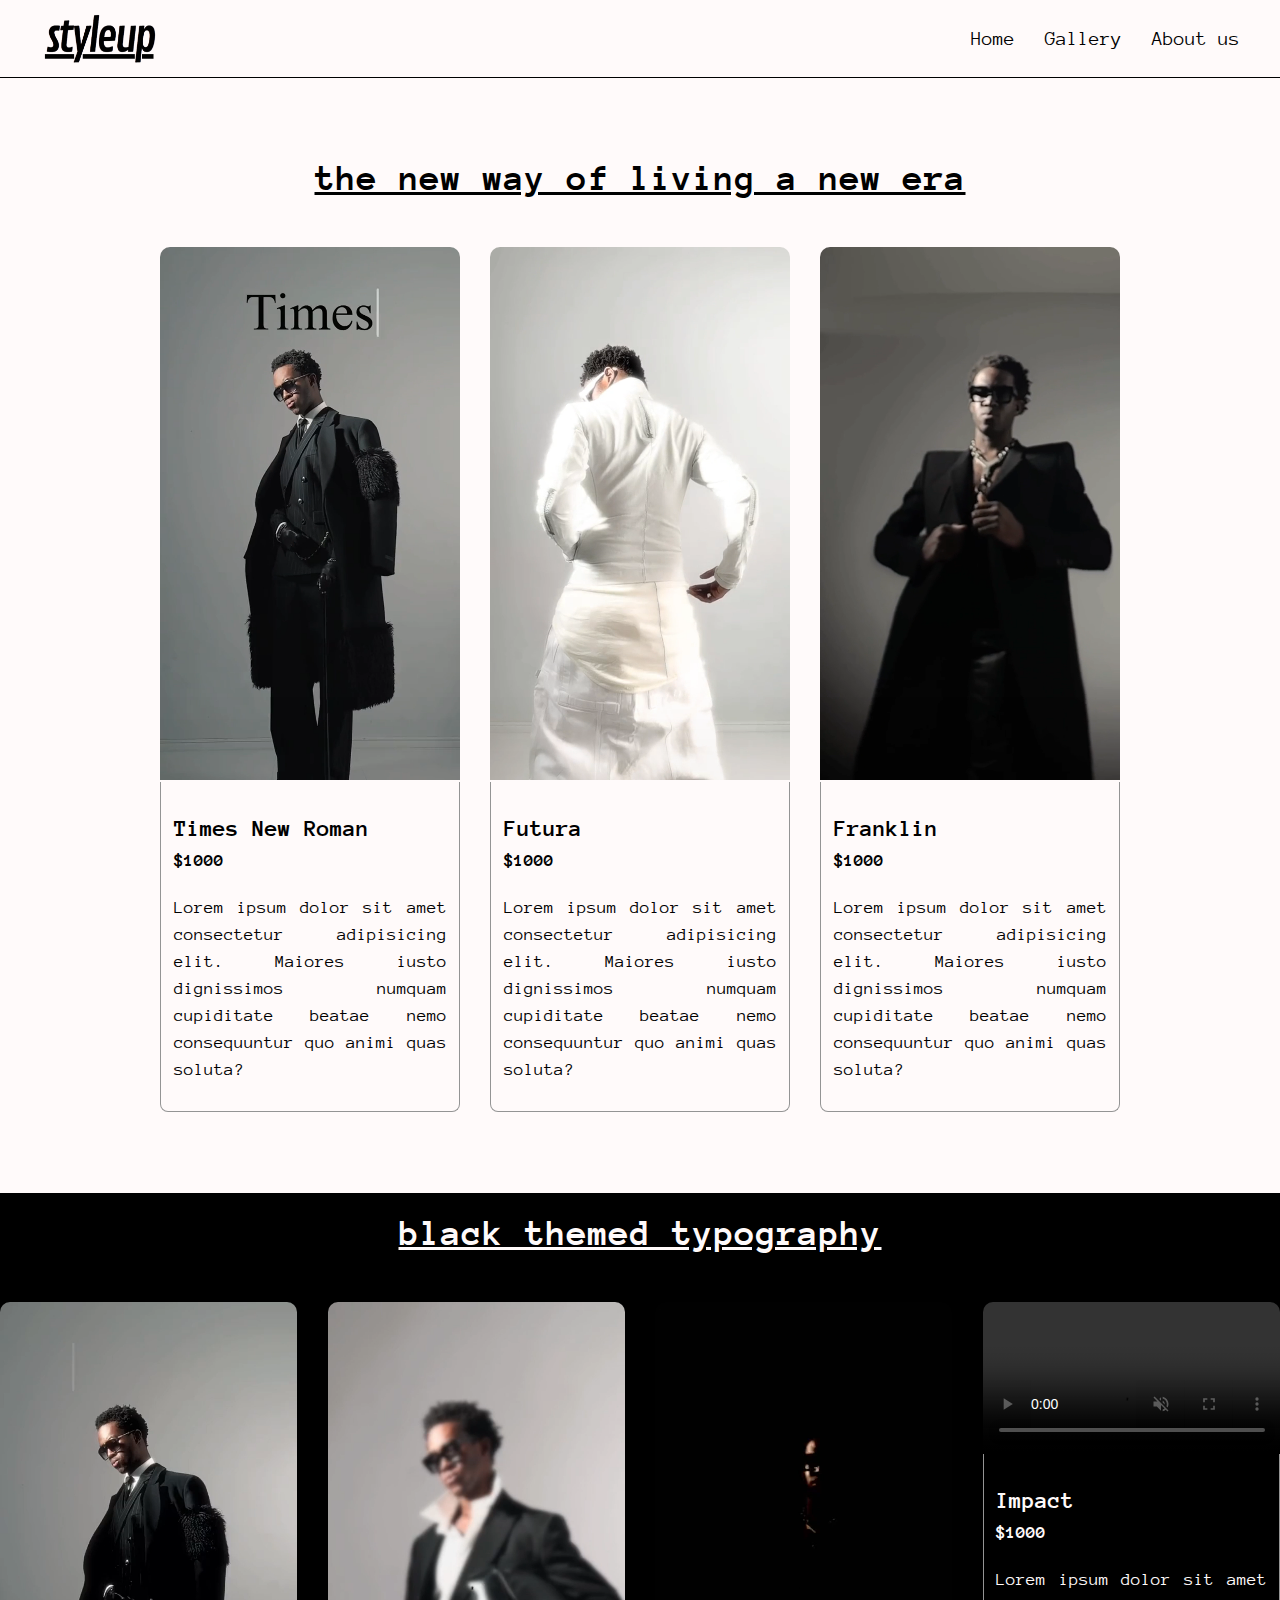
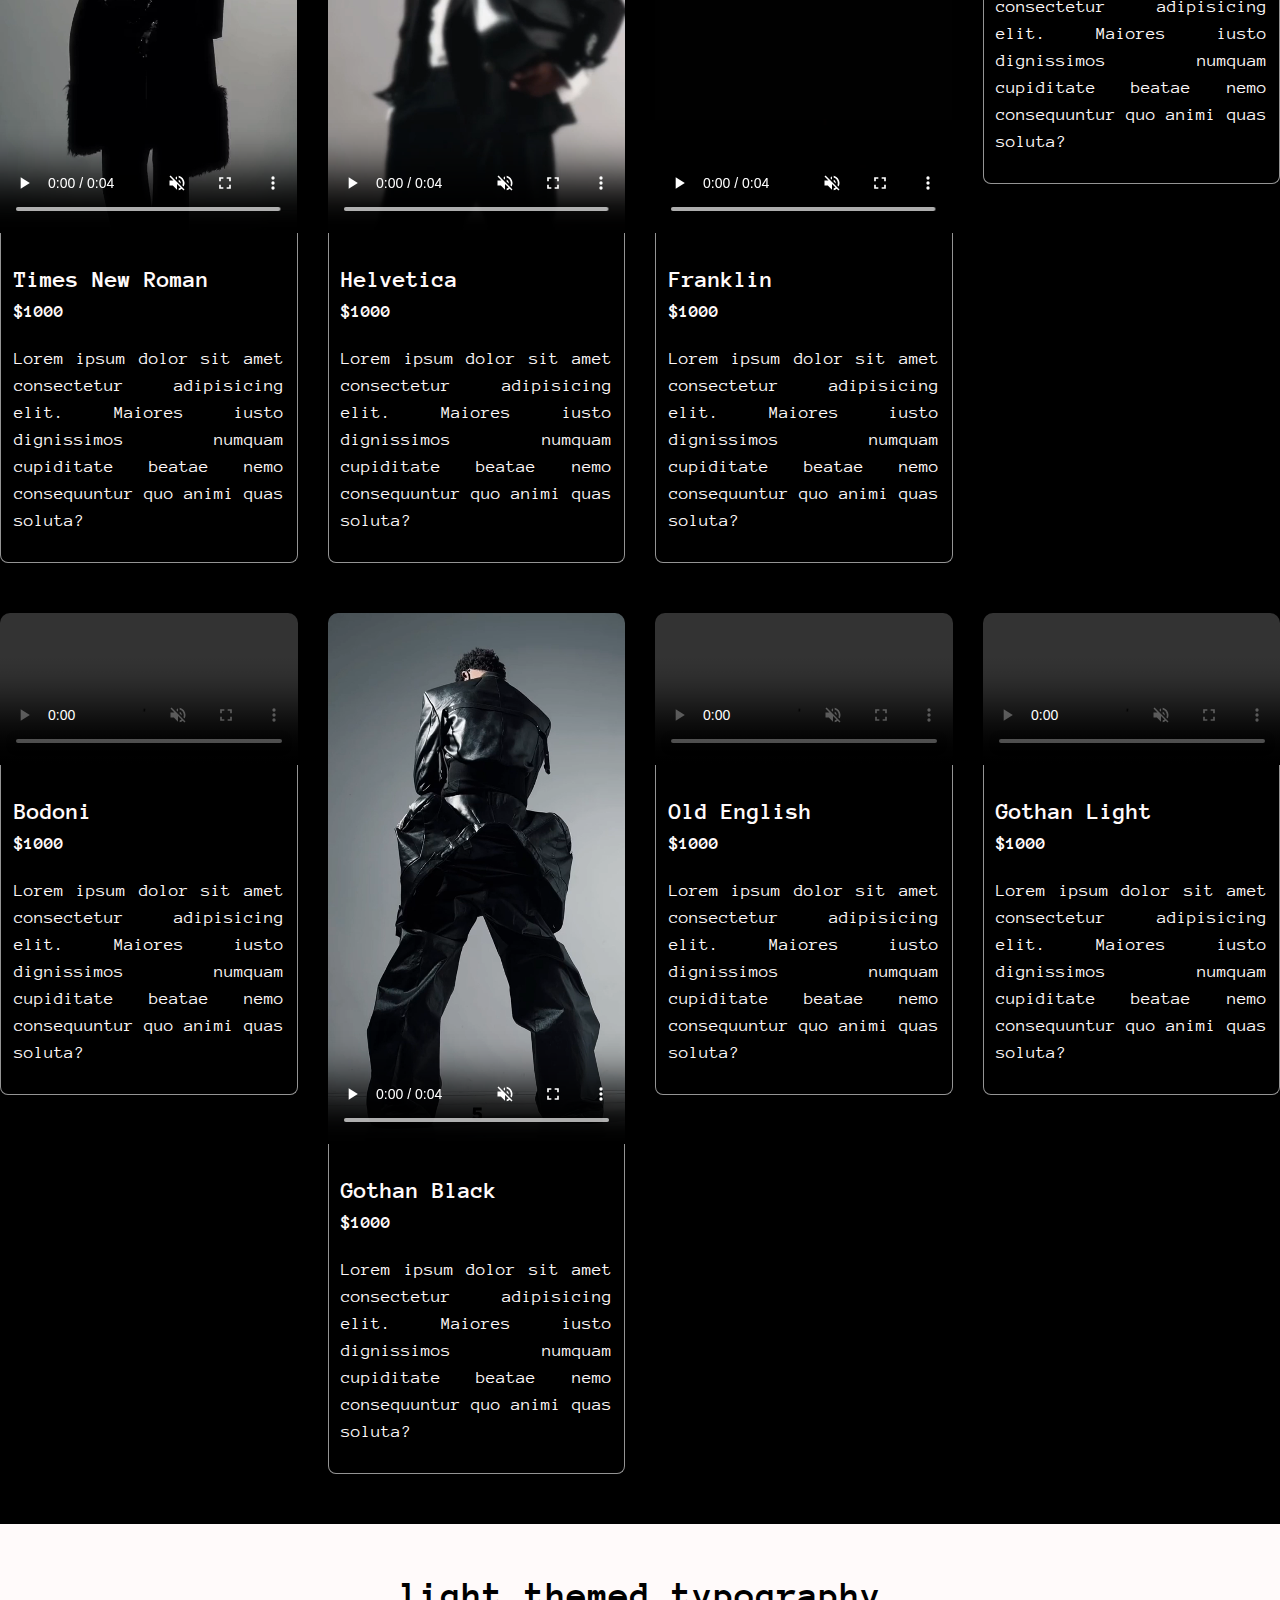
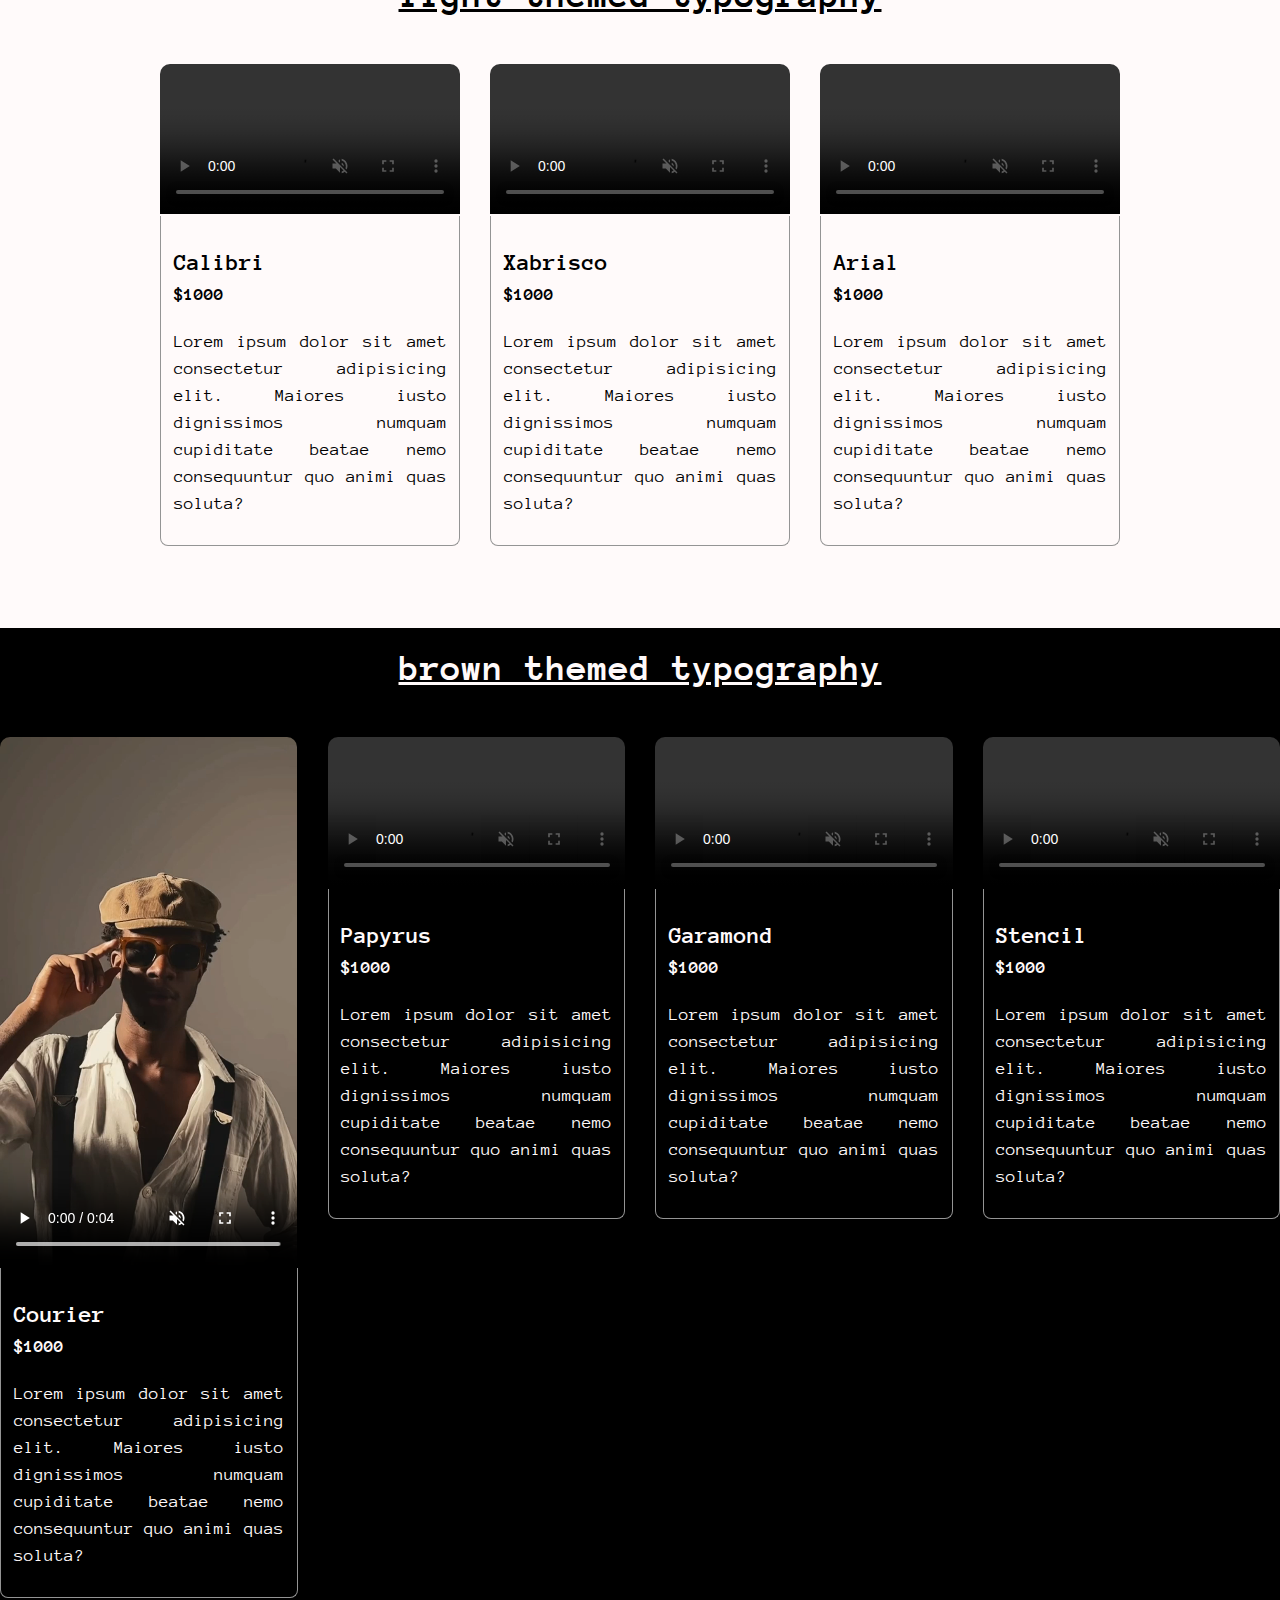
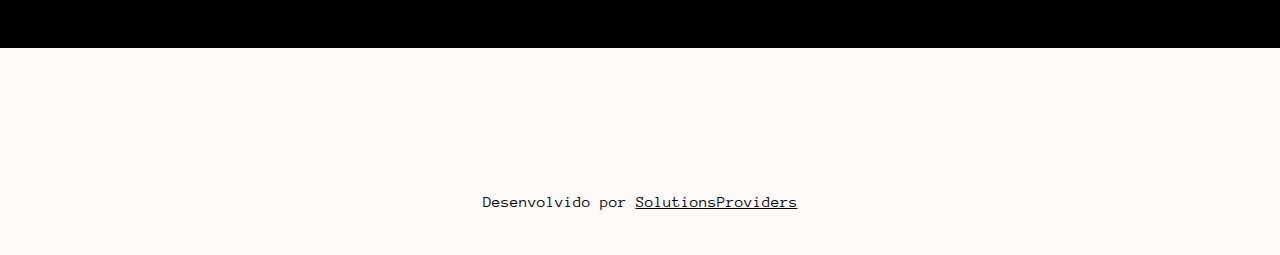
==== pages/gallery.html @ 874395c5 "criação de todo o conteúdo da homepage, adiçãa de uma página de galeria" ====
<!DOCTYPE html>
<html lang="pt-br">

<head>
    <meta charset="UTF-8">

    <title>Projeto Aprenser</title>
    <link rel="preconnect" href="https://fonts.googleapis.com">
    <link rel="preconnect" href="https://fonts.gstatic.com" crossorigin>
    <link
        href="https://fonts.googleapis.com/css2?family=Anonymous+Pro:ital,wght@0,400;0,700;1,400;1,700&family=Fira+Sans+Extra+Condensed:ital,wght@0,100;0,200;0,300;0,400;0,500;0,600;0,700;0,800;0,900;1,100;1,200;1,300;1,400;1,500;1,600;1,700;1,800;1,900&display=swap"
        rel="stylesheet">

    <!-- <link rel="stylesheet" href="css/reset.css"> -->
    <!-- <link rel="stylesheet" href="css/normalize.css"> -->
    <link rel="stylesheet" href="../css/estilo.css">

</head>

<body>
    <div class="wrapper light-container-nav wrapperContainer-fixed">
        <header class="header container">
            <img src="../assets/logo/styleup.png " alt="Aprenser Logotipo">

            <nav class="header_nav">
                <ul>
                    <li><a href="index.html">Home</a></li>
                    <li><a href="gallery.html">Gallery</a></li>
                    <li><a href="about.html">About us</a></li>
                </ul>
            </nav>
        </header>
    </div>

    <div class="wrapper light-container">
        <section id="catalog" class="outfits container">
            <h2 class="section_title_dark">the new way of living a new era</h2>
            <div class="outfit-container">
                <article class="gallery_card">
                    <video controls autoplay muted loop>
                        <source src="../assets/outfits_mk1/times-new-roman.mp4" type="video/mp4">
                    </video>
                    <div class="gallery_item">
                        <h3>Times New Roman</h3>
                        <h4>$1000</h4>
                        <p>Lorem ipsum dolor sit amet consectetur adipisicing elit. Maiores iusto dignissimos numquam
                            cupiditate beatae nemo consequuntur quo animi quas soluta?</p>
                    </div>
                </article>
                <article class="gallery_card">
                    <video controls autoplay muted loop>
                        <source src="../assets/outfits_mk1/futura.mp4" type="video/mp4">
                    </video>
                    <div class="gallery_item">
                        <h3>Futura</h3>
                        <h4>$1000</h4>
                        <p>Lorem ipsum dolor sit amet consectetur adipisicing elit. Maiores iusto dignissimos numquam
                            cupiditate beatae nemo consequuntur quo animi quas soluta?</p>
                    </div>
                </article>
                <article class="gallery_card">
                    <video controls autoplay muted loop>
                        <source src="../assets/outfits_mk1/franklin.mp4" type="video/mp4">
                    </video>
                    <div class="gallery_item">
                        <h3>Franklin</h3>
                        <h4>$1000</h4>
                        <p>Lorem ipsum dolor sit amet consectetur adipisicing elit. Maiores iusto dignissimos numquam
                            cupiditate beatae nemo consequuntur quo animi quas soluta?</p>
                    </div>
                </article>
            </div>
        </div>
        <div class="wrapper dark-container">
            <h2 class="section_title_light">black themed typography</h2>
            <div class="outfit-container">
                <article class="gallery_card">
                    <video controls autoplay muted loop>
                        <source src="../assets/outfits_mk1/times-new-roman.mp4" type="video/mp4">
                    </video>
                    <div class="gallery_item">
                        <h3>Times New Roman</h3>
                        <h4>$1000</h4>
                        <p>Lorem ipsum dolor sit amet consectetur adipisicing elit. Maiores iusto dignissimos numquam
                            cupiditate beatae nemo consequuntur quo animi quas soluta?</p>
                    </div>
                </article>
                <article class="gallery_card">
                    <video controls autoplay muted loop>
                        <source src="../assets/outfits_mk1/helvetica.mp4" type="video/mp4">
                    </video>
                    <div class="gallery_item">
                        <h3>Helvetica</h3>
                        <h4>$1000</h4>
                        <p>Lorem ipsum dolor sit amet consectetur adipisicing elit. Maiores iusto dignissimos numquam
                            cupiditate beatae nemo consequuntur quo animi quas soluta?</p>
                    </div>
                </article>
                <article class="gallery_card">
                    <video controls autoplay muted loop>
                        <source src="../assets/outfits_mk1/franklin.mp4" type="video/mp4">
                    </video>
                    <div class="gallery_item">
                        <h3>Franklin</h3>
                        <h4>$1000</h4>
                        <p>Lorem ipsum dolor sit amet consectetur adipisicing elit. Maiores iusto dignissimos numquam
                            cupiditate beatae nemo consequuntur quo animi quas soluta?</p>
                    </div>
                </article>
                <article class="gallery_card">
                    <video controls autoplay muted loop>
                        <source src="../assets/outfits_mk1/impact.mp4" type="video/mp4">
                    </video>
                    <div class="gallery_item">
                        <h3>Impact</h3>
                        <h4>$1000</h4>
                        <p>Lorem ipsum dolor sit amet consectetur adipisicing elit. Maiores iusto dignissimos numquam
                            cupiditate beatae nemo consequuntur quo animi quas soluta?</p>
                    </div>
                </article>
            </div>
            <div class="outfit-container">
                <article class="gallery_card">
                    <video controls autoplay muted loop>
                        <source src="../assets/outfits_mk2/bodoni.mp4" type="video/mp4">
                    </video>
                    <div class="gallery_item">
                        <h3>Bodoni</h3>
                        <h4>$1000</h4>
                        <p>Lorem ipsum dolor sit amet consectetur adipisicing elit. Maiores iusto dignissimos numquam
                            cupiditate beatae nemo consequuntur quo animi quas soluta?</p>
                    </div>
                </article>
                <article class="gallery_card">
                    <video controls autoplay muted loop>
                        <source src="../assets/outfits_mk2/gotham_black.mp4" type="video/mp4">
                    </video>
                    <div class="gallery_item">
                        <h3>Gothan Black</h3>
                        <h4>$1000</h4>
                        <p>Lorem ipsum dolor sit amet consectetur adipisicing elit. Maiores iusto dignissimos numquam
                            cupiditate beatae nemo consequuntur quo animi quas soluta?</p>
                    </div>
                </article>
                <article class="gallery_card">
                    <video controls autoplay muted loop>
                        <source src="../assets/outfits_mk2/old_english.mp4" type="video/mp4">
                    </video>
                    <div class="gallery_item">
                        <h3>Old English</h3>
                        <h4>$1000</h4>
                        <p>Lorem ipsum dolor sit amet consectetur adipisicing elit. Maiores iusto dignissimos numquam
                            cupiditate beatae nemo consequuntur quo animi quas soluta?</p>
                    </div>
                </article>
                <article class="gallery_card">
                    <video controls autoplay muted loop>
                        <source src="../assets/outfits_mk2/gotham_light.mp4" type="video/mp4">
                    </video>
                    <div class="gallery_item">
                        <h3>Gothan Light</h3>
                        <h4>$1000</h4>
                        <p>Lorem ipsum dolor sit amet consectetur adipisicing elit. Maiores iusto dignissimos numquam
                            cupiditate beatae nemo consequuntur quo animi quas soluta?</p>
                    </div>
                </article>
            </div>
        </div>
        <div class="wrapper light-container">
            <h2 class="section_title_dark">light themed typography</h2>
            <div class="outfit-container">
                <article class="gallery_card">
                    <video controls autoplay muted loop>
                        <source src="../assets/outfits_mk2/calibri.mp4" type="video/mp4">
                    </video>
                    <div class="gallery_item">
                        <h3>Calibri</h3>
                        <h4>$1000</h4>
                        <p>Lorem ipsum dolor sit amet consectetur adipisicing elit. Maiores iusto dignissimos numquam
                            cupiditate beatae nemo consequuntur quo animi quas soluta?</p>
                    </div>
                </article>
                <article class="gallery_card">
                    <video controls autoplay muted loop>
                        <source src="../assets/outfits_mk2/xabrisco.mp4" type="video/mp4">
                    </video>
                    <div class="gallery_item">
                        <h3>Xabrisco</h3>
                        <h4>$1000</h4>
                        <p>Lorem ipsum dolor sit amet consectetur adipisicing elit. Maiores iusto dignissimos numquam
                            cupiditate beatae nemo consequuntur quo animi quas soluta?</p>
                    </div>
                </article>
                <article class="gallery_card">
                    <video controls autoplay muted loop>
                        <source src="../assets/outfits_mk1/arial.mp4" type="video/mp4">
                    </video>
                    <div class="gallery_item">
                        <h3>Arial</h3>
                        <h4>$1000</h4>
                        <p>Lorem ipsum dolor sit amet consectetur adipisicing elit. Maiores iusto dignissimos numquam
                            cupiditate beatae nemo consequuntur quo animi quas soluta?</p>
                    </div>
                </article>
            </div>
        </div>
        <div class="wrapper dark-container">
            <h2 class="section_title_light">brown themed typography</h2>
            <div class="outfit-container">
                <article class="gallery_card">
                    <video controls autoplay muted loop>
                        <source src="../assets/outfits_mk1/courier.mp4" type="video/mp4">
                    </video>
                    <div class="gallery_item">
                        <h3>Courier</h3>
                        <h4>$1000</h4>
                        <p>Lorem ipsum dolor sit amet consectetur adipisicing elit. Maiores iusto dignissimos numquam
                            cupiditate beatae nemo consequuntur quo animi quas soluta?</p>
                    </div>
                </article>
                <article class="gallery_card">
                    <video controls autoplay muted loop>
                        <source src="../assets/outfits_mk1/papyrus.mp4" type="video/mp4">
                    </video>
                    <div class="gallery_item">
                        <h3>Papyrus</h3>
                        <h4>$1000</h4>
                        <p>Lorem ipsum dolor sit amet consectetur adipisicing elit. Maiores iusto dignissimos numquam
                            cupiditate beatae nemo consequuntur quo animi quas soluta?</p>
                    </div>
                </article>
                <article class="gallery_card">
                    <video controls autoplay muted loop>
                        <source src="../assets/outfits_mk2/garamond.mp4" type="video/mp4">
                    </video>
                    <div class="gallery_item">
                        <h3>Garamond</h3>
                        <h4>$1000</h4>
                        <p>Lorem ipsum dolor sit amet consectetur adipisicing elit. Maiores iusto dignissimos numquam
                            cupiditate beatae nemo consequuntur quo animi quas soluta?</p>
                    </div>
                </article>
                <article class="gallery_card">
                    <video controls autoplay muted loop>
                        <source src="../assets/outfits_mk2/stencil.mp4" type="video/mp4">
                    </video>
                    <div class="gallery_item">
                        <h3>Stencil</h3>
                        <h4>$1000</h4>
                        <p>Lorem ipsum dolor sit amet consectetur adipisicing elit. Maiores iusto dignissimos numquam
                            cupiditate beatae nemo consequuntur quo animi quas soluta?</p>
                    </div>
                </article>
            </div>
        </div>
        </section>
        <div class="spacing"></div>

    <div class="wrapperContainer light-container-nav">
        <footer class="footer">Desenvolvido por <a href="#">SolutionsProviders</a></footer>
    </div>

</body>

</html>
---- css/estilo.css ----
:root {
    --primary-color: black;
    --secondary-color: snow;
    --third-color: grey;
}
body {
    margin: 0;
    padding: 0;
    background-color: var(--secondary-color);
}

html {
    font: 400 62.5% 'Anonymous Pro', 'monospace';
}

p, a {
    font-size: 1.6rem;
}

nav a {
    color: inherit;
}

h1 {
    font-size: 4.2rem;
}

h2 {
    font-size: 3.8rem;
}

h3 {
    font-size: 3rem;
}

h4 {
    font-size: 1.8rem;
}

.wrapper {
    margin-top: 0px;
}

.container {
    max-width: 120rem;
    margin: 0 auto;
}

.upper {
    text-transform: uppercase;
}

.light-btn {
    color: var(--primary-color);
    background-color: var(--secondary-color);
    border-radius: 4px;
    font-size: 1.8rem;
    text-decoration: none;
    padding: 1.6rem 4.6rem;
    display: inline-block;
}

.dark-btn {
    color: var(--secondary-color);
    background-color: var(--primary-color);
    border-radius: 4px;
    font-size: 1.8rem;
    text-decoration: none;
    padding: 1.6rem 4.6rem;
    display: inline-block;
}

.container-hero {
    background-color: var(--primary-color);
    padding: 10rem;
}

.light-container-nav {
    background-color: var(--secondary-color) ;
    color: var(--primary-color);
    border-width: 100%;
}

.light-container {
    background-color: var(--secondary-color) ;
    color: var(--primary-color);
    padding-bottom: 5rem;
}

.dark-container {
    background-color: var(--primary-color);
    color: var(--secondary-color);
    padding-bottom: 5rem;
}

.wrapperContainer-fixed {
    position: sticky;
    z-index: 1;
    width: 100%;
    top: 0;
    left: 0;
    border-bottom: 1px solid var(--primary-color);
}

.header {
    display: flex;
    justify-content: space-between;
    align-items: center;
    color: var(--primary-color);
    padding: 1rem 0rem;
}

.header_nav a {
    font-size: 2rem;
    text-decoration: none;
}

.header_nav ul {
    display: flex;
    gap: 3rem;
    list-style-type: none;
}

.header_nav a:hover {
    text-decoration: underline;
}

.heroBanner {
    display: flex;
    justify-content: space-between;
    align-items: center;
}

.hero_title {
    color: var(--secondary-color);
    margin-bottom: 5rem;
}

.outfits {
    margin-top: 6rem;
    text-align: center;
}

.outfit-container {
    display: flex;
    text-align: justify;
    gap: 3rem;
    margin-top: 5rem ;
    justify-content: center;
}

.gallery_card {
    flex: 1;
    max-width: 30rem;
}

.gallery_card img {
    display: block;
    width: 100%;
}

.gallery_card h3 {
    font-size: 2.4rem;
}

.gallery_card p {
    font-size: 1.8rem;
    line-height: 1.5;
}

.gallery_item {
    padding: 1rem 1.25rem;
    border: 1px solid #949494;
    border-radius: 0 0 8px 8px;
    overflow: hidden;
    border-top: transparent;
}

.gallery_item h3 {
    margin-bottom: 0;
}

.gallery_item h4 {
    margin-top: 1rem;
}

.section_title {
    padding: 2rem;
    text-align: center;
    background-color: var(--primary-color);
    color: var(--secondary-color);
    text-decoration: underline;
}

.section_title_dark {
    text-align: center;
    background-color: var(--secondary-color);
    color: var(--primary-color);
    text-decoration: underline;
    padding-top: 2rem;
}

.section_title_light {
    text-align: center;
    background-color: var(--primary-color);
    color: var(--secondary-color);
    text-decoration: underline;
    padding-top: 2rem;
}

.section_btn {
    margin: 7rem 0;
}

.about {
    display: flex;
    gap: 7rem;
    padding: 6rem 0;
}

.about_title {
    font-size: 3.2rem;
    margin-top: 2rem;
}

.about p {
    font-size: 1.8rem;
    line-height: 1.5;
}

.about_content {
    margin: 10rem auto;
    text-align: justify;
}

.about img {
    max-width: 70rem;
}

.contacts_adress {
    text-align: right;
    font: normal 400 1.8rem "Inter", 'sans-serif';
    padding: 3rem 0;
    margin-bottom: 10rem;
}

.footer {
    font-size: 1.6em;
    text-align: center;
    padding: 4.5rem;
}

.footer a {
    color: var(--primary-color);
}

.header img {
    max-width: 12rem;
}

.heroBanner video {
    max-width: 60%;
    border-radius: 1rem;
}

.outfit-container video {
    max-width: 100%;
    border-radius: 1rem 1rem 0 0;
}

.about video {
    max-width: 25%;
    border-radius: 1rem;
}

.spacing {
    height: 10rem;
}
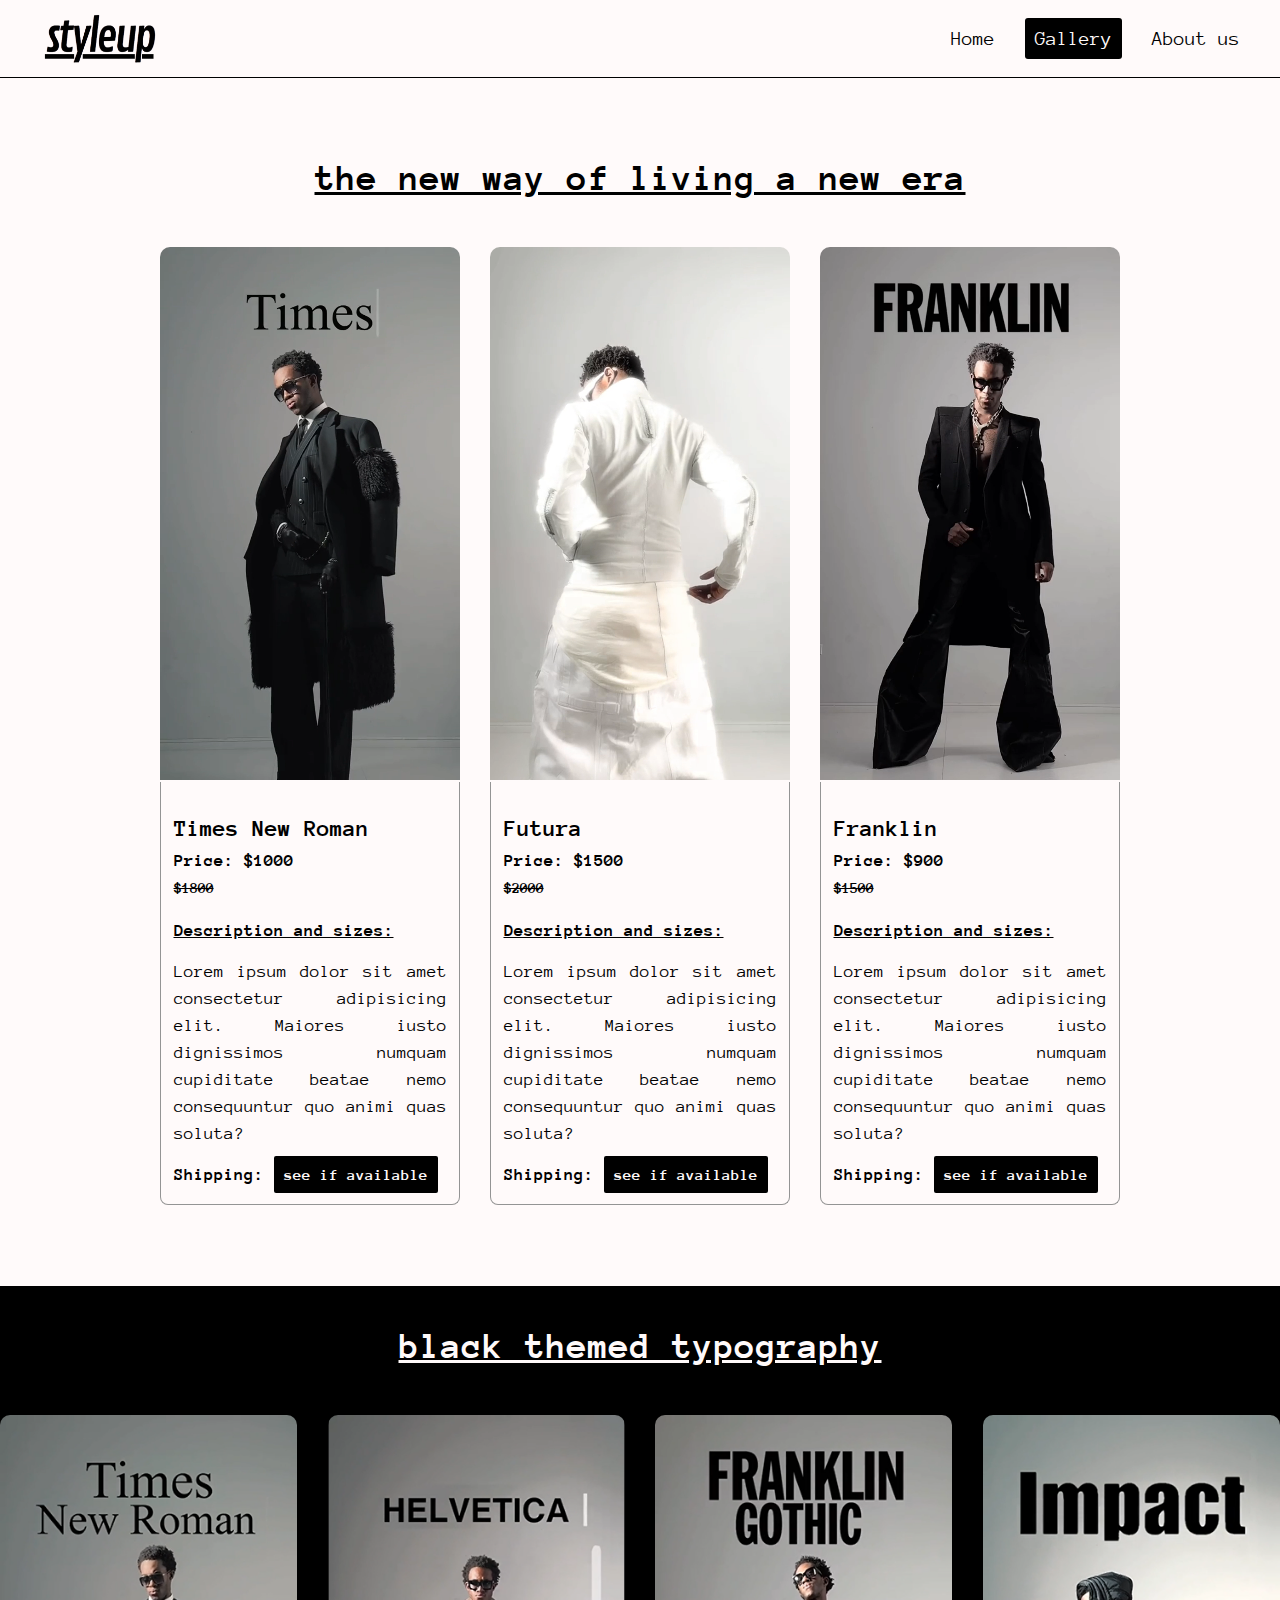
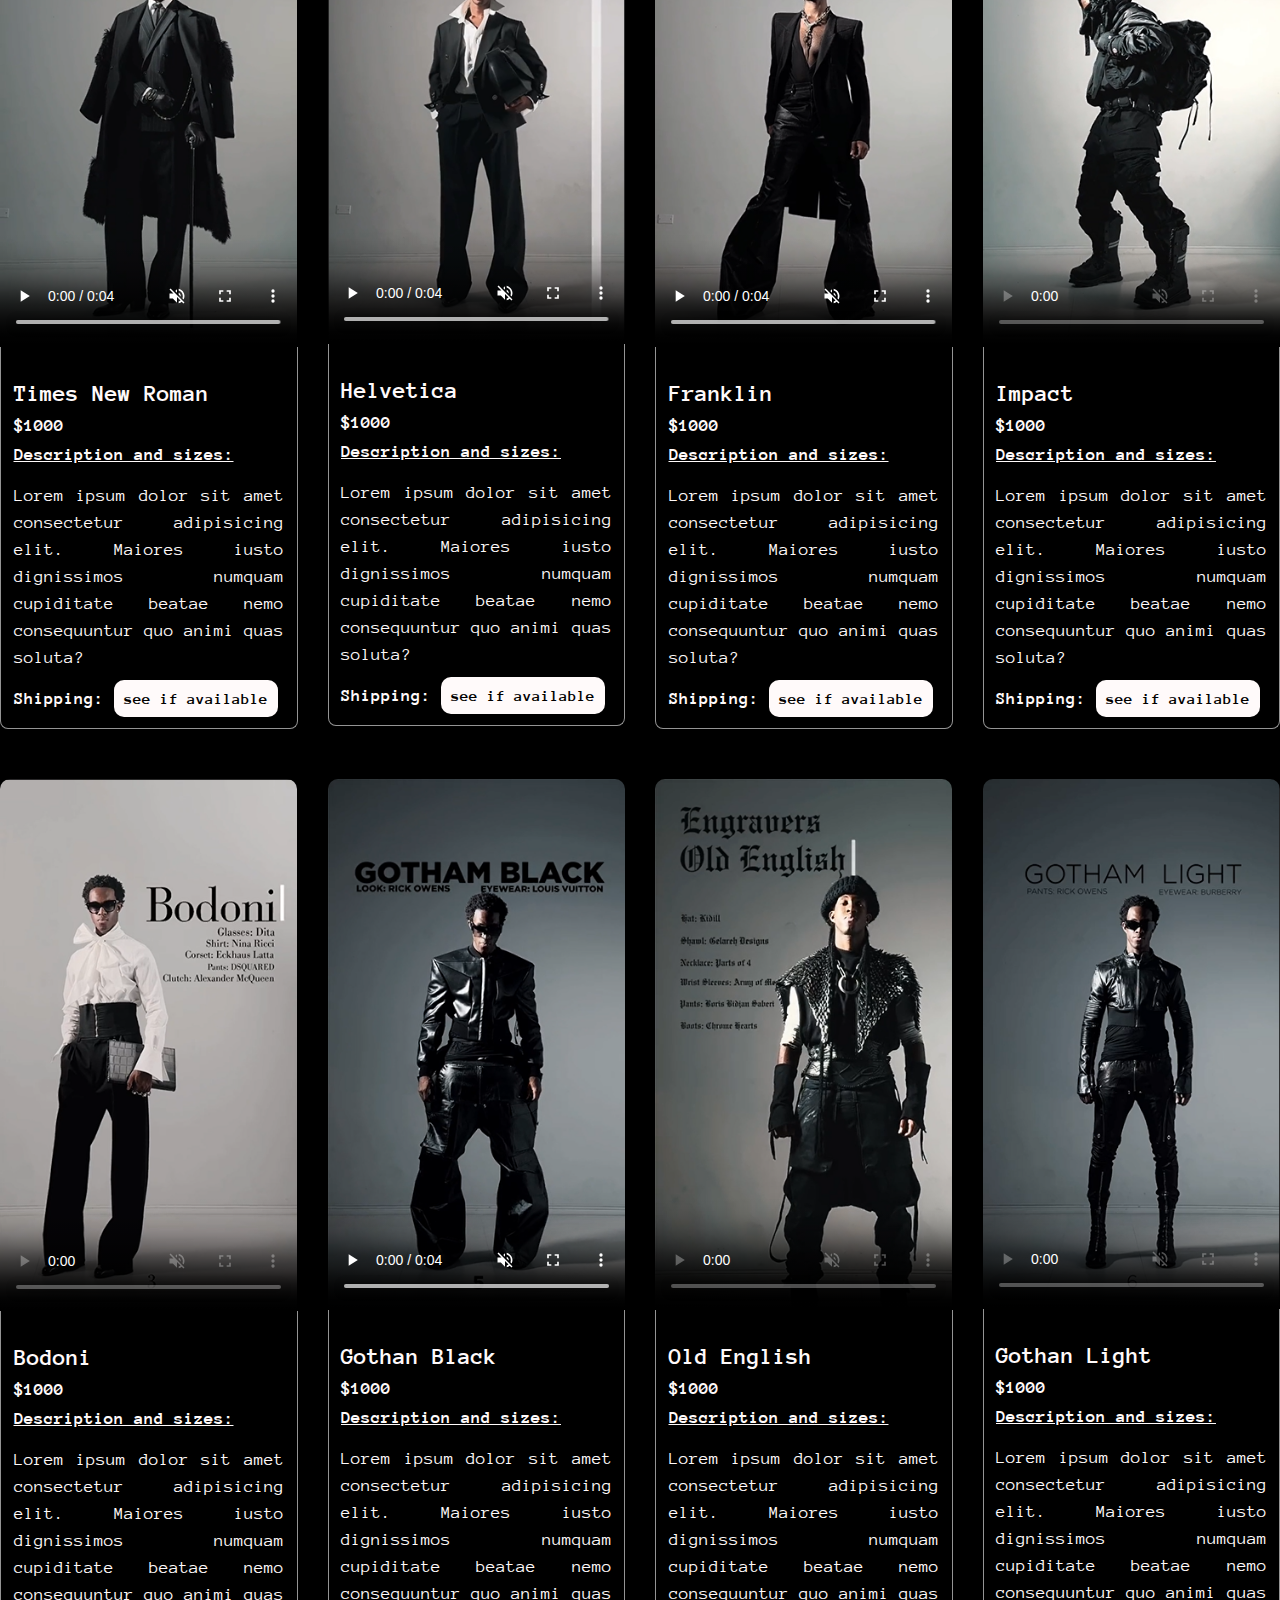
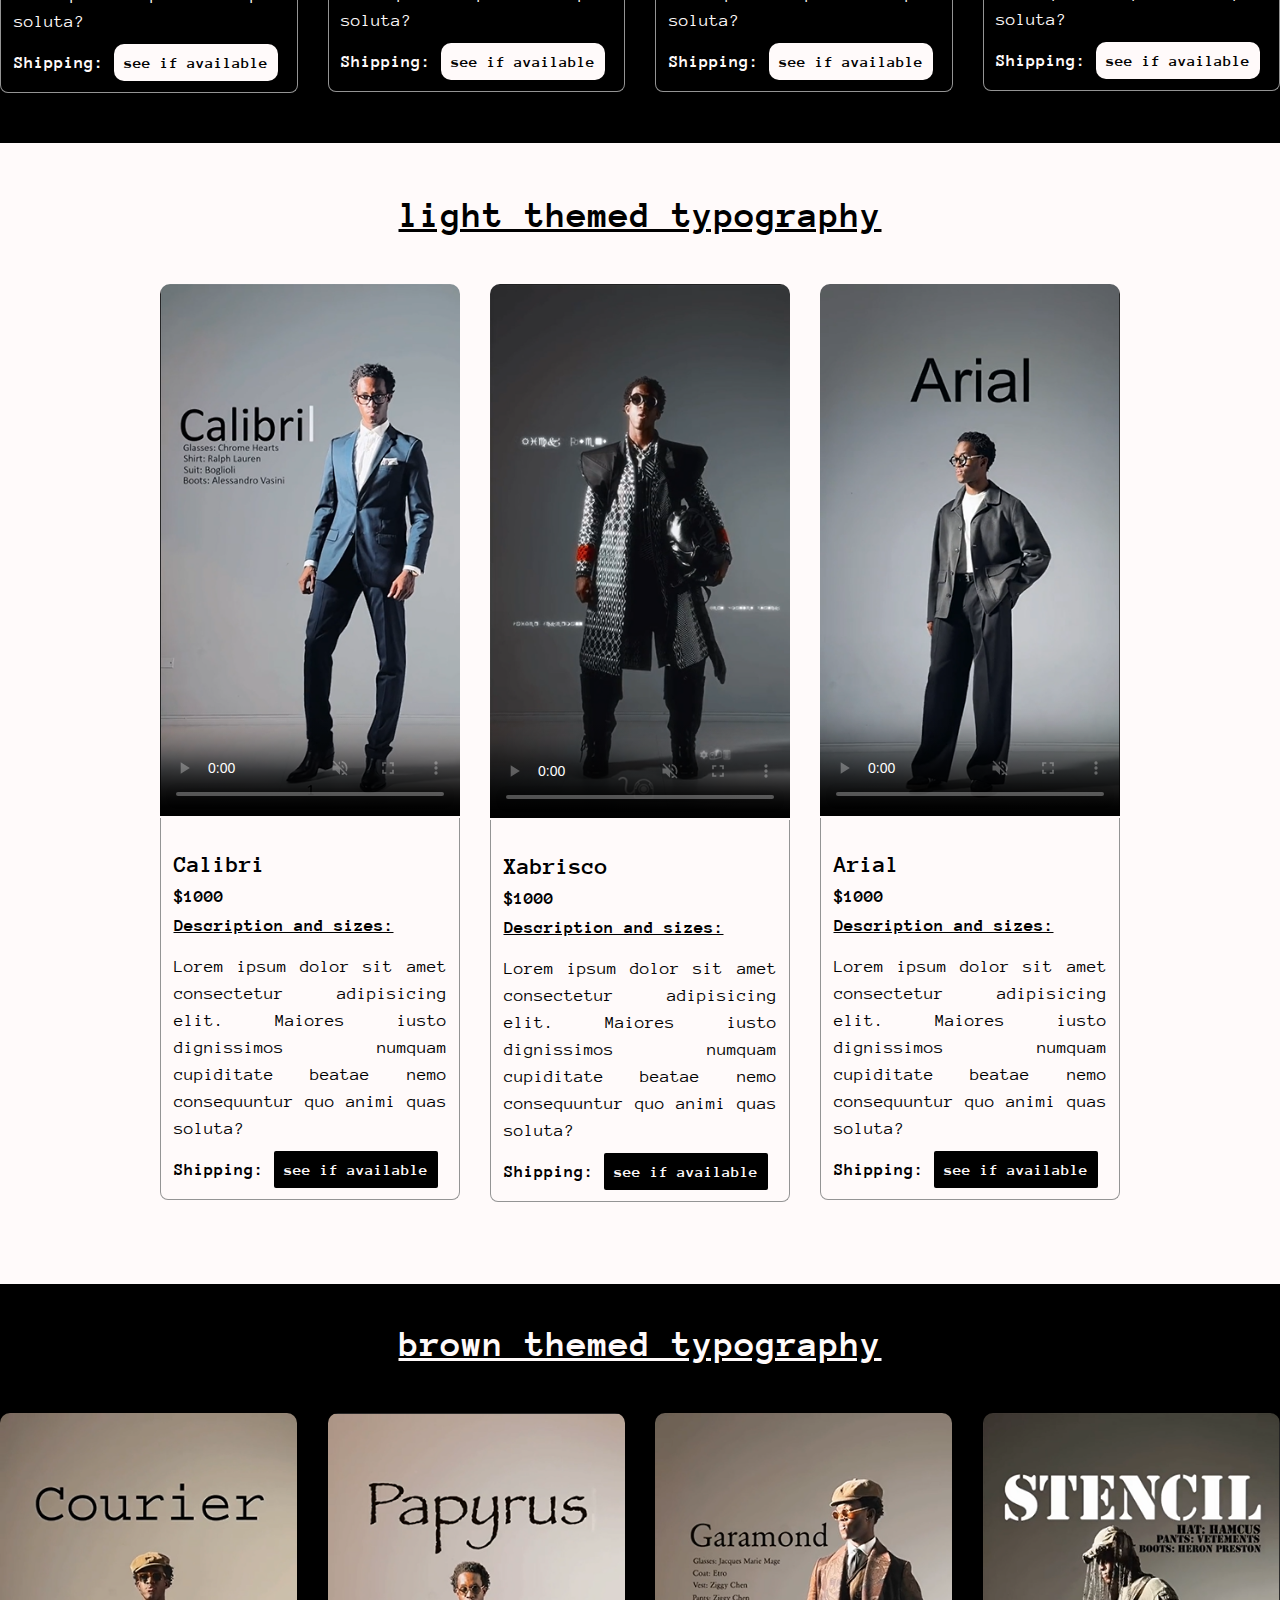
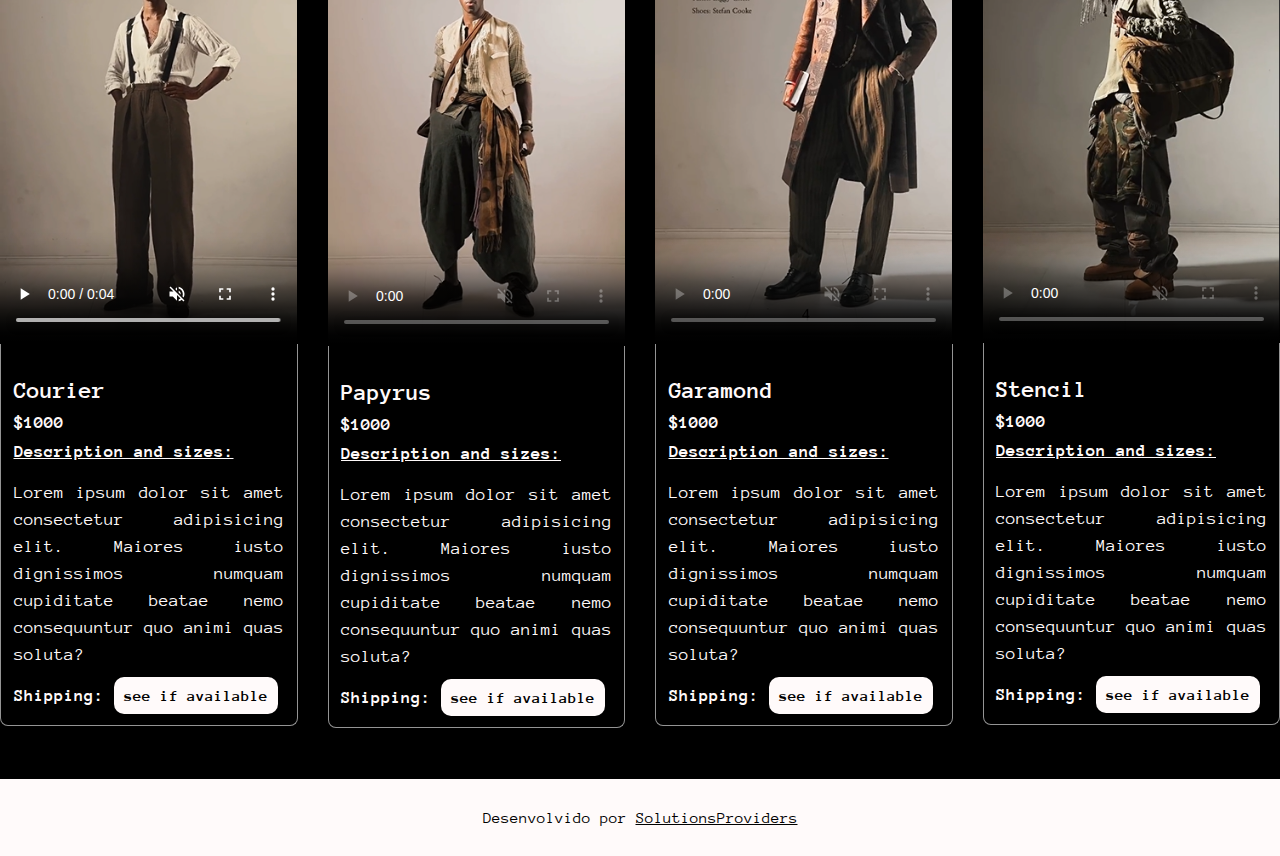
==== commit b777d064: "salvamentos pós conserto da página de galeria, adição de preços, descrição e sobre" ====
--- a/pages/gallery.html
+++ b/pages/gallery.html
@@ -4,13 +4,13 @@
 <head>
     <meta charset="UTF-8">
 
-    <title>Projeto Aprenser</title>
+    <title>item gallery</title>
+    <link rel="icon" type="image/x-icon" href="../assets/favicon_sup.png">
     <link rel="preconnect" href="https://fonts.googleapis.com">
     <link rel="preconnect" href="https://fonts.gstatic.com" crossorigin>
     <link
         href="https://fonts.googleapis.com/css2?family=Anonymous+Pro:ital,wght@0,400;0,700;1,400;1,700&family=Fira+Sans+Extra+Condensed:ital,wght@0,100;0,200;0,300;0,400;0,500;0,600;0,700;0,800;0,900;1,100;1,200;1,300;1,400;1,500;1,600;1,700;1,800;1,900&display=swap"
         rel="stylesheet">
-
     <!-- <link rel="stylesheet" href="css/reset.css"> -->
     <!-- <link rel="stylesheet" href="css/normalize.css"> -->
     <link rel="stylesheet" href="../css/estilo.css">
@@ -21,241 +21,276 @@
     <div class="wrapper light-container-nav wrapperContainer-fixed">
         <header class="header container">
             <img src="../assets/logo/styleup.png " alt="Aprenser Logotipo">
-
             <nav class="header_nav">
                 <ul>
                     <li><a href="index.html">Home</a></li>
-                    <li><a href="gallery.html">Gallery</a></li>
+                    <li><a class="active" href="gallery.html">Gallery</a></li>
                     <li><a href="about.html">About us</a></li>
                 </ul>
             </nav>
         </header>
     </div>
-
     <div class="wrapper light-container">
         <section id="catalog" class="outfits container">
             <h2 class="section_title_dark">the new way of living a new era</h2>
             <div class="outfit-container">
                 <article class="gallery_card">
-                    <video controls autoplay muted loop>
+                    <video autoplay muted loop>
                         <source src="../assets/outfits_mk1/times-new-roman.mp4" type="video/mp4">
                     </video>
                     <div class="gallery_item">
                         <h3>Times New Roman</h3>
-                        <h4>$1000</h4>
+                        <h4>Price: $1000</h4>
+                        <h5 class="sale">$1800</h5>
+                        <h4 class="underlined">Description and sizes:</h4>
                         <p>Lorem ipsum dolor sit amet consectetur adipisicing elit. Maiores iusto dignissimos numquam
                             cupiditate beatae nemo consequuntur quo animi quas soluta?</p>
+                        <h4>Shipping: <a class="shipping-dark" href="">see if available</a></h4>
                     </div>
                 </article>
                 <article class="gallery_card">
-                    <video controls autoplay muted loop>
+                    <video autoplay muted loop>
                         <source src="../assets/outfits_mk1/futura.mp4" type="video/mp4">
                     </video>
                     <div class="gallery_item">
                         <h3>Futura</h3>
-                        <h4>$1000</h4>
+                        <h4>Price: $1500</h4>
+                        <h5 class="sale">$2000</h5>
+                        <h4 class="underlined">Description and sizes:</h4>
                         <p>Lorem ipsum dolor sit amet consectetur adipisicing elit. Maiores iusto dignissimos numquam
                             cupiditate beatae nemo consequuntur quo animi quas soluta?</p>
+                        <h4>Shipping: <a class="shipping-dark" href="">see if available</a></h4>
                     </div>
                 </article>
                 <article class="gallery_card">
-                    <video controls autoplay muted loop>
+                    <video autoplay muted loop>
                         <source src="../assets/outfits_mk1/franklin.mp4" type="video/mp4">
                     </video>
                     <div class="gallery_item">
                         <h3>Franklin</h3>
-                        <h4>$1000</h4>
+                        <h4>Price: $900</h4>
+                        <h5 class="sale">$1500</h5>
+                        <h4 class="underlined">Description and sizes:</h4>
                         <p>Lorem ipsum dolor sit amet consectetur adipisicing elit. Maiores iusto dignissimos numquam
                             cupiditate beatae nemo consequuntur quo animi quas soluta?</p>
+                        <h4>Shipping: <a class="shipping-dark" href="">see if available</a></h4>
                     </div>
                 </article>
             </div>
+    </div>
+    <div class="wrapper dark-container">
+        <h2 class="section_title_light">black themed typography</h2>
+        <div class="outfit-container">
+            <article class="gallery_card">
+                <video controls muted loop poster="../assets/thumbs/times_thumb.png">
+                    <source src="../assets/outfits_mk1/times-new-roman.mp4" type="video/mp4">
+                </video>
+                <div class="gallery_item">
+                    <h3>Times New Roman</h3>
+                    <h4>$1000</h4>
+                    <h4 class="underlined">Description and sizes:</h4>
+                    <p>Lorem ipsum dolor sit amet consectetur adipisicing elit. Maiores iusto dignissimos numquam
+                        cupiditate beatae nemo consequuntur quo animi quas soluta?</p>
+                    <h4>Shipping: <a class="shipping-light" href="">see if available</a></h4>
+                </div>
+            </article>
+            <article class="gallery_card">
+                <video controls muted loop poster="../assets/thumbs/helvetica_thumb.png">
+                    <source src="../assets/outfits_mk1/helvetica.mp4" type="video/mp4">
+                </video>
+                <div class="gallery_item">
+                    <h3>Helvetica</h3>
+                    <h4>$1000</h4>
+                    <h4 class="underlined">Description and sizes:</h4>
+                    <p>Lorem ipsum dolor sit amet consectetur adipisicing elit. Maiores iusto dignissimos numquam
+                        cupiditate beatae nemo consequuntur quo animi quas soluta?</p>
+                    <h4>Shipping: <a class="shipping-light" href="">see if available</a></h4>
+                </div>
+            </article>
+            <article class="gallery_card">
+                <video controls muted loop poster="../assets/thumbs/franklin_thumb.png">
+                    <source src="../assets/outfits_mk1/franklin.mp4" type="video/mp4">
+                </video>
+                <div class="gallery_item">
+                    <h3>Franklin</h3>
+                    <h4>$1000</h4>
+                    <h4 class="underlined">Description and sizes:</h4>
+                    <p>Lorem ipsum dolor sit amet consectetur adipisicing elit. Maiores iusto dignissimos numquam
+                        cupiditate beatae nemo consequuntur quo animi quas soluta?</p>
+                    <h4>Shipping: <a class="shipping-light" href="">see if available</a></h4>
+                </div>
+            </article>
+            <article class="gallery_card">
+                <video controls muted loop poster="../assets/thumbs/impact_thumb.png">
+                    <source src="../assets/outfits_mk1/impact.mp4" type="video/mp4">
+                </video>
+                <div class="gallery_item">
+                    <h3>Impact</h3>
+                    <h4>$1000</h4>
+                    <h4 class="underlined">Description and sizes:</h4>
+                    <p>Lorem ipsum dolor sit amet consectetur adipisicing elit. Maiores iusto dignissimos numquam
+                        cupiditate beatae nemo consequuntur quo animi quas soluta?</p>
+                    <h4>Shipping: <a class="shipping-light" href="">see if available</a></h4>
+                </div>
+            </article>
         </div>
-        <div class="wrapper dark-container">
-            <h2 class="section_title_light">black themed typography</h2>
-            <div class="outfit-container">
-                <article class="gallery_card">
-                    <video controls autoplay muted loop>
-                        <source src="../assets/outfits_mk1/times-new-roman.mp4" type="video/mp4">
-                    </video>
-                    <div class="gallery_item">
-                        <h3>Times New Roman</h3>
-                        <h4>$1000</h4>
-                        <p>Lorem ipsum dolor sit amet consectetur adipisicing elit. Maiores iusto dignissimos numquam
-                            cupiditate beatae nemo consequuntur quo animi quas soluta?</p>
-                    </div>
-                </article>
-                <article class="gallery_card">
-                    <video controls autoplay muted loop>
-                        <source src="../assets/outfits_mk1/helvetica.mp4" type="video/mp4">
-                    </video>
-                    <div class="gallery_item">
-                        <h3>Helvetica</h3>
-                        <h4>$1000</h4>
-                        <p>Lorem ipsum dolor sit amet consectetur adipisicing elit. Maiores iusto dignissimos numquam
-                            cupiditate beatae nemo consequuntur quo animi quas soluta?</p>
-                    </div>
-                </article>
-                <article class="gallery_card">
-                    <video controls autoplay muted loop>
-                        <source src="../assets/outfits_mk1/franklin.mp4" type="video/mp4">
-                    </video>
-                    <div class="gallery_item">
-                        <h3>Franklin</h3>
-                        <h4>$1000</h4>
-                        <p>Lorem ipsum dolor sit amet consectetur adipisicing elit. Maiores iusto dignissimos numquam
-                            cupiditate beatae nemo consequuntur quo animi quas soluta?</p>
-                    </div>
-                </article>
-                <article class="gallery_card">
-                    <video controls autoplay muted loop>
-                        <source src="../assets/outfits_mk1/impact.mp4" type="video/mp4">
-                    </video>
-                    <div class="gallery_item">
-                        <h3>Impact</h3>
-                        <h4>$1000</h4>
-                        <p>Lorem ipsum dolor sit amet consectetur adipisicing elit. Maiores iusto dignissimos numquam
-                            cupiditate beatae nemo consequuntur quo animi quas soluta?</p>
-                    </div>
-                </article>
-            </div>
-            <div class="outfit-container">
-                <article class="gallery_card">
-                    <video controls autoplay muted loop>
-                        <source src="../assets/outfits_mk2/bodoni.mp4" type="video/mp4">
-                    </video>
-                    <div class="gallery_item">
-                        <h3>Bodoni</h3>
-                        <h4>$1000</h4>
-                        <p>Lorem ipsum dolor sit amet consectetur adipisicing elit. Maiores iusto dignissimos numquam
-                            cupiditate beatae nemo consequuntur quo animi quas soluta?</p>
-                    </div>
-                </article>
-                <article class="gallery_card">
-                    <video controls autoplay muted loop>
-                        <source src="../assets/outfits_mk2/gotham_black.mp4" type="video/mp4">
-                    </video>
-                    <div class="gallery_item">
-                        <h3>Gothan Black</h3>
-                        <h4>$1000</h4>
-                        <p>Lorem ipsum dolor sit amet consectetur adipisicing elit. Maiores iusto dignissimos numquam
-                            cupiditate beatae nemo consequuntur quo animi quas soluta?</p>
-                    </div>
-                </article>
-                <article class="gallery_card">
-                    <video controls autoplay muted loop>
-                        <source src="../assets/outfits_mk2/old_english.mp4" type="video/mp4">
-                    </video>
-                    <div class="gallery_item">
-                        <h3>Old English</h3>
-                        <h4>$1000</h4>
-                        <p>Lorem ipsum dolor sit amet consectetur adipisicing elit. Maiores iusto dignissimos numquam
-                            cupiditate beatae nemo consequuntur quo animi quas soluta?</p>
-                    </div>
-                </article>
-                <article class="gallery_card">
-                    <video controls autoplay muted loop>
-                        <source src="../assets/outfits_mk2/gotham_light.mp4" type="video/mp4">
-                    </video>
-                    <div class="gallery_item">
-                        <h3>Gothan Light</h3>
-                        <h4>$1000</h4>
-                        <p>Lorem ipsum dolor sit amet consectetur adipisicing elit. Maiores iusto dignissimos numquam
-                            cupiditate beatae nemo consequuntur quo animi quas soluta?</p>
-                    </div>
-                </article>
-            </div>
+        <div class="outfit-container">
+            <article class="gallery_card">
+                <video controls muted loop poster="../assets/thumbs/bodoni_thumb.png">
+                    <source src="../assets/outfits_mk2/bodoni.mp4" type="video/mp4">
+                </video>
+                <div class="gallery_item">
+                    <h3>Bodoni</h3>
+                    <h4>$1000</h4>
+                    <h4 class="underlined">Description and sizes:</h4>
+                    <p>Lorem ipsum dolor sit amet consectetur adipisicing elit. Maiores iusto dignissimos numquam
+                        cupiditate beatae nemo consequuntur quo animi quas soluta?</p>
+                    <h4>Shipping: <a class="shipping-light" href="">see if available</a></h4>
+                </div>
+            </article>
+            <article class="gallery_card">
+                <video controls muted loop poster="../assets/thumbs/gotham_b_thumb.png">
+                    <source src="../assets/outfits_mk2/gotham_black.mp4" type="video/mp4">
+                </video>
+                <div class="gallery_item">
+                    <h3>Gothan Black</h3>
+                    <h4>$1000</h4>
+                    <h4 class="underlined">Description and sizes:</h4>
+                    <p>Lorem ipsum dolor sit amet consectetur adipisicing elit. Maiores iusto dignissimos numquam
+                        cupiditate beatae nemo consequuntur quo animi quas soluta?</p>
+                    <h4>Shipping: <a class="shipping-light" href="">see if available</a></h4>
+                </div>
+            </article>
+            <article class="gallery_card">
+                <video controls muted loop poster="../assets/thumbs/old_english_thumb.png">
+                    <source src="../assets/outfits_mk2/old_english.mp4" type="video/mp4">
+                </video>
+                <div class="gallery_item">
+                    <h3>Old English</h3>
+                    <h4>$1000</h4>
+                    <h4 class="underlined">Description and sizes:</h4>
+                    <p>Lorem ipsum dolor sit amet consectetur adipisicing elit. Maiores iusto dignissimos numquam
+                        cupiditate beatae nemo consequuntur quo animi quas soluta?</p>
+                    <h4>Shipping: <a class="shipping-light" href="">see if available</a></h4>
+                </div>
+            </article>
+            <article class="gallery_card">
+                <video controls muted loop poster="../assets/thumbs/gotham_l_thumb.png">
+                    <source src="../assets/outfits_mk2/gotham_light.mp4" type="video/mp4">
+                </video>
+                <div class="gallery_item">
+                    <h3>Gothan Light</h3>
+                    <h4>$1000</h4>
+                    <h4 class="underlined">Description and sizes:</h4>
+                    <p>Lorem ipsum dolor sit amet consectetur adipisicing elit. Maiores iusto dignissimos numquam
+                        cupiditate beatae nemo consequuntur quo animi quas soluta?</p>
+                    <h4>Shipping: <a class="shipping-light" href="">see if available</a></h4>
+                </div>
+            </article>
         </div>
-        <div class="wrapper light-container">
-            <h2 class="section_title_dark">light themed typography</h2>
-            <div class="outfit-container">
-                <article class="gallery_card">
-                    <video controls autoplay muted loop>
-                        <source src="../assets/outfits_mk2/calibri.mp4" type="video/mp4">
-                    </video>
-                    <div class="gallery_item">
-                        <h3>Calibri</h3>
-                        <h4>$1000</h4>
-                        <p>Lorem ipsum dolor sit amet consectetur adipisicing elit. Maiores iusto dignissimos numquam
-                            cupiditate beatae nemo consequuntur quo animi quas soluta?</p>
-                    </div>
-                </article>
-                <article class="gallery_card">
-                    <video controls autoplay muted loop>
-                        <source src="../assets/outfits_mk2/xabrisco.mp4" type="video/mp4">
-                    </video>
-                    <div class="gallery_item">
-                        <h3>Xabrisco</h3>
-                        <h4>$1000</h4>
-                        <p>Lorem ipsum dolor sit amet consectetur adipisicing elit. Maiores iusto dignissimos numquam
-                            cupiditate beatae nemo consequuntur quo animi quas soluta?</p>
-                    </div>
-                </article>
-                <article class="gallery_card">
-                    <video controls autoplay muted loop>
-                        <source src="../assets/outfits_mk1/arial.mp4" type="video/mp4">
-                    </video>
-                    <div class="gallery_item">
-                        <h3>Arial</h3>
-                        <h4>$1000</h4>
-                        <p>Lorem ipsum dolor sit amet consectetur adipisicing elit. Maiores iusto dignissimos numquam
-                            cupiditate beatae nemo consequuntur quo animi quas soluta?</p>
-                    </div>
-                </article>
-            </div>
+    </div>
+    <div class="wrapper light-container">
+        <h2 class="section_title_dark">light themed typography</h2>
+        <div class="outfit-container">
+            <article class="gallery_card">
+                <video controls muted loop poster="../assets/thumbs/calibri_thumb.png">
+                    <source src="../assets/outfits_mk2/calibri.mp4" type="video/mp4">
+                </video>
+                <div class="gallery_item">
+                    <h3>Calibri</h3>
+                    <h4>$1000</h4>
+                    <h4 class="underlined">Description and sizes:</h4>
+                    <p>Lorem ipsum dolor sit amet consectetur adipisicing elit. Maiores iusto dignissimos numquam
+                        cupiditate beatae nemo consequuntur quo animi quas soluta?</p>
+                    <h4>Shipping: <a class="shipping-dark" href="">see if available</a></h4>
+                </div>
+            </article>
+            <article class="gallery_card">
+                <video controls muted loop poster="../assets/thumbs/xabrisco_thumb.png">
+                    <source src="../assets/outfits_mk2/xabrisco.mp4" type="video/mp4">
+                </video>
+                <div class="gallery_item">
+                    <h3>Xabrisco</h3>
+                    <h4>$1000</h4>
+                    <h4 class="underlined">Description and sizes:</h4>
+                    <p>Lorem ipsum dolor sit amet consectetur adipisicing elit. Maiores iusto dignissimos numquam
+                        cupiditate beatae nemo consequuntur quo animi quas soluta?</p>
+                    <h4>Shipping: <a class="shipping-dark" href="">see if available</a></h4>
+                </div>
+            </article>
+            <article class="gallery_card">
+                <video controls muted loop poster="../assets/thumbs/arial_thumb.png">
+                    <source src="../assets/outfits_mk1/arial.mp4" type="video/mp4">
+                </video>
+                <div class="gallery_item">
+                    <h3>Arial</h3>
+                    <h4>$1000</h4>
+                    <h4 class="underlined">Description and sizes:</h4>
+                    <p>Lorem ipsum dolor sit amet consectetur adipisicing elit. Maiores iusto dignissimos numquam
+                        cupiditate beatae nemo consequuntur quo animi quas soluta?</p>
+                    <h4>Shipping: <a class="shipping-dark" href="">see if available</a></h4>
+                </div>
+            </article>
         </div>
-        <div class="wrapper dark-container">
-            <h2 class="section_title_light">brown themed typography</h2>
-            <div class="outfit-container">
-                <article class="gallery_card">
-                    <video controls autoplay muted loop>
-                        <source src="../assets/outfits_mk1/courier.mp4" type="video/mp4">
-                    </video>
-                    <div class="gallery_item">
-                        <h3>Courier</h3>
-                        <h4>$1000</h4>
-                        <p>Lorem ipsum dolor sit amet consectetur adipisicing elit. Maiores iusto dignissimos numquam
-                            cupiditate beatae nemo consequuntur quo animi quas soluta?</p>
-                    </div>
-                </article>
-                <article class="gallery_card">
-                    <video controls autoplay muted loop>
-                        <source src="../assets/outfits_mk1/papyrus.mp4" type="video/mp4">
-                    </video>
-                    <div class="gallery_item">
-                        <h3>Papyrus</h3>
-                        <h4>$1000</h4>
-                        <p>Lorem ipsum dolor sit amet consectetur adipisicing elit. Maiores iusto dignissimos numquam
-                            cupiditate beatae nemo consequuntur quo animi quas soluta?</p>
-                    </div>
-                </article>
-                <article class="gallery_card">
-                    <video controls autoplay muted loop>
-                        <source src="../assets/outfits_mk2/garamond.mp4" type="video/mp4">
-                    </video>
-                    <div class="gallery_item">
-                        <h3>Garamond</h3>
-                        <h4>$1000</h4>
-                        <p>Lorem ipsum dolor sit amet consectetur adipisicing elit. Maiores iusto dignissimos numquam
-                            cupiditate beatae nemo consequuntur quo animi quas soluta?</p>
-                    </div>
-                </article>
-                <article class="gallery_card">
-                    <video controls autoplay muted loop>
-                        <source src="../assets/outfits_mk2/stencil.mp4" type="video/mp4">
-                    </video>
-                    <div class="gallery_item">
-                        <h3>Stencil</h3>
-                        <h4>$1000</h4>
-                        <p>Lorem ipsum dolor sit amet consectetur adipisicing elit. Maiores iusto dignissimos numquam
-                            cupiditate beatae nemo consequuntur quo animi quas soluta?</p>
-                    </div>
-                </article>
-            </div>
+    </div>
+    <div class="wrapper dark-container">
+        <h2 class="section_title_light">brown themed typography</h2>
+        <div class="outfit-container">
+            <article class="gallery_card">
+                <video controls muted loop poster="../assets/thumbs/courier_thumb.png">
+                    <source src="../assets/outfits_mk1/courier.mp4" type="video/mp4">
+                </video>
+                <div class="gallery_item">
+                    <h3>Courier</h3>
+                    <h4>$1000</h4>
+                    <h4 class="underlined">Description and sizes:</h4>
+                    <p>Lorem ipsum dolor sit amet consectetur adipisicing elit. Maiores iusto dignissimos numquam
+                        cupiditate beatae nemo consequuntur quo animi quas soluta?</p>
+                    <h4>Shipping: <a class="shipping-light" href="">see if available</a></h4>
+                </div>
+            </article>
+            <article class="gallery_card">
+                <video controls muted loop poster="../assets/thumbs/papyrus_thumb.png">
+                    <source src="../assets/outfits_mk1/papyrus.mp4" type="video/mp4">
+                </video>
+                <div class="gallery_item">
+                    <h3>Papyrus</h3>
+                    <h4>$1000</h4>
+                    <h4 class="underlined">Description and sizes:</h4>
+                    <p>Lorem ipsum dolor sit amet consectetur adipisicing elit. Maiores iusto dignissimos numquam
+                        cupiditate beatae nemo consequuntur quo animi quas soluta?</p>
+                    <h4>Shipping: <a class="shipping-light" href="">see if available</a></h4>
+                </div>
+            </article>
+            <article class="gallery_card">
+                <video controls muted loop poster="../assets/thumbs/garamond_thumb.png">
+                    <source src="../assets/outfits_mk2/garamond.mp4" type="video/mp4">
+                </video>
+                <div class="gallery_item">
+                    <h3>Garamond</h3>
+                    <h4>$1000</h4>
+                    <h4 class="underlined">Description and sizes:</h4>
+                    <p>Lorem ipsum dolor sit amet consectetur adipisicing elit. Maiores iusto dignissimos numquam
+                        cupiditate beatae nemo consequuntur quo animi quas soluta?</p>
+                    <h4>Shipping: <a class="shipping-light" href="">see if available</a></h4>
+                </div>
+            </article>
+            <article class="gallery_card">
+                <video controls muted loop poster="../assets/thumbs/stencil_thumb.png">
+                    <source src="../assets/outfits_mk2/stencil.mp4" type="video/mp4">
+                </video>
+                <div class="gallery_item">
+                    <h3>Stencil</h3>
+                    <h4>$1000</h4>
+                    <h4 class="underlined">Description and sizes:</h4>
+                    <p>Lorem ipsum dolor sit amet consectetur adipisicing elit. Maiores iusto dignissimos numquam
+                        cupiditate beatae nemo consequuntur quo animi quas soluta?</p>
+                    <h4>Shipping: <a class="shipping-light" href="">see if available</a></h4>
+                </div>
+            </article>
         </div>
-        </section>
-        <div class="spacing"></div>
-
+    </div>
+    </section>
     <div class="wrapperContainer light-container-nav">
         <footer class="footer">Desenvolvido por <a href="#">SolutionsProviders</a></footer>
     </div>
--- a/css/estilo.css
+++ b/css/estilo.css
@@ -35,6 +35,12 @@
 
 h4 {
     font-size: 1.8rem;
+    margin-bottom: 1rem;
+}
+
+h5 {
+    font-size: 1.5rem;
+    margin-top: 0;
 }
 
 .wrapper {
@@ -73,11 +79,30 @@
 .container-hero {
     background-color: var(--primary-color);
     padding: 10rem;
+    color: var(--secondary-color);
+}
+
+.container-hero-v2 {
+    background-color: var(--secondary-color);
+    padding-bottom: 2rem;
+    padding-top: 2rem;
+    color: var(--primary-color);
+}
+
+.container-hero-v2 video{
+    display: block;
+    margin: 0 auto;
 }
 
 .light-container-nav {
     background-color: var(--secondary-color) ;
     color: var(--primary-color);
+    border-width: 100%;
+}
+
+.dark-container-nav {
+    background-color: var(--primary-color) ;
+    color: var(--secondary-color);
     border-width: 100%;
 }
 
@@ -205,7 +230,7 @@
     background-color: var(--primary-color);
     color: var(--secondary-color);
     text-decoration: underline;
-    padding-top: 2rem;
+    padding-top: 4rem;
 }
 
 .section_btn {
@@ -247,7 +272,8 @@
 .footer {
     font-size: 1.6em;
     text-align: center;
-    padding: 4.5rem;
+    padding: 3rem;
+    border-top: 1px solid var(--primary-color);
 }
 
 .footer a {
@@ -260,6 +286,16 @@
 
 .heroBanner video {
     max-width: 60%;
+    border-radius: 1rem;
+}
+
+.aboutBanner video {
+    max-width: 70%;
+    border-radius: 1rem;
+}
+
+.heroBanner video {
+    max-width: 50%;
     border-radius: 1rem;
 }
 
@@ -274,5 +310,72 @@
 }
 
 .spacing {
-    height: 10rem;
+    height: 5rem;
+}
+
+.icon {
+    width: 2rem;
+    height: 2rem;
+}
+
+video:hover {
+    -webkit-box-shadow: 0px 0px 20px 0px rgba(0, 0, 0, 0.5);
+    -moz-box-shadow: 0px 0px 20px 0px rgba(0, 0, 0, 0.5);
+    box-shadow: 0px 0px 20px 0px rgba(0, 0, 0, 0.5);
+}
+
+.dark-container video:hover {
+    -webkit-box-shadow: 0px 0px 20px 0px rgba(255, 255, 255, 0.7);
+    -moz-box-shadow: 0px 0px 20px 0px rgba(255, 255, 255, 0.7);
+    box-shadow: 0px 0px 20px 0px rgba(255, 255, 255, 0.7);
+}
+
+.active {
+    background-color: var(--primary-color);
+    padding: 1rem;
+    color: var(--secondary-color);
+    pointer-events: none;
+    border-radius: 0.3rem;
+}
+
+.sale {
+    text-decoration: line-through;
+}
+
+.shipping-dark {
+    color: var(--secondary-color) ;
+    background-color: var(--primary-color);
+    padding: 1rem;
+    border-radius: 0.2rem;
+    text-decoration: none;
+}
+
+.shipping-light {
+    color: var(--primary-color);
+    background-color: var(--secondary-color);
+    padding: 1rem;
+    border-radius: 1rem;
+    text-decoration: none;
+}
+
+.shipping-light:hover {
+    color: var(--secondary-color);
+    background-color: var(--primary-color);
+    border: 1px solid var(--secondary-color);
+    padding: 1rem;
+    border-radius: 0.2rem;
+    text-decoration: none;
+}
+
+.shipping-dark:hover {
+    color: var(--primary-color);
+    background-color: var(--secondary-color);
+    border: 1px solid var(--primary-color);
+    padding: 1rem;
+    border-radius: 0.2rem;
+    text-decoration: none;
+}
+
+.underlined {
+    text-decoration: underline;
 }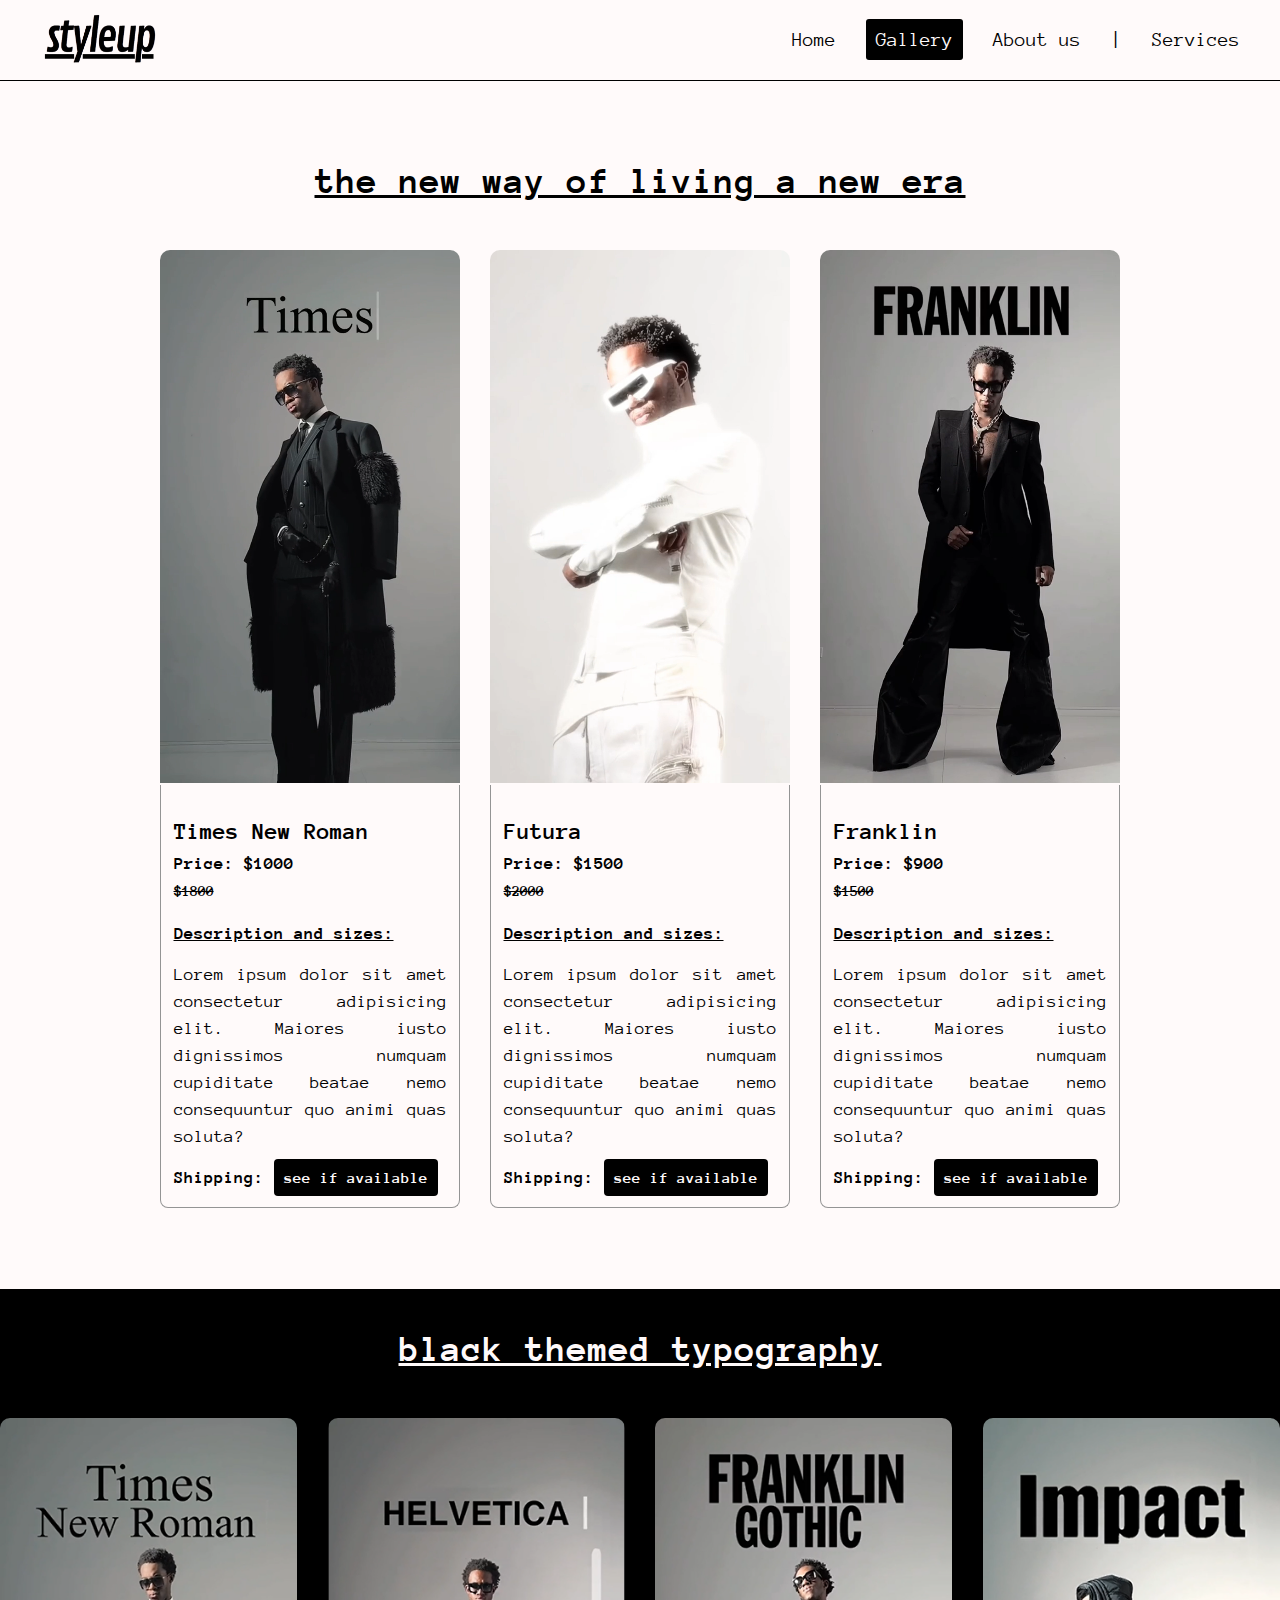
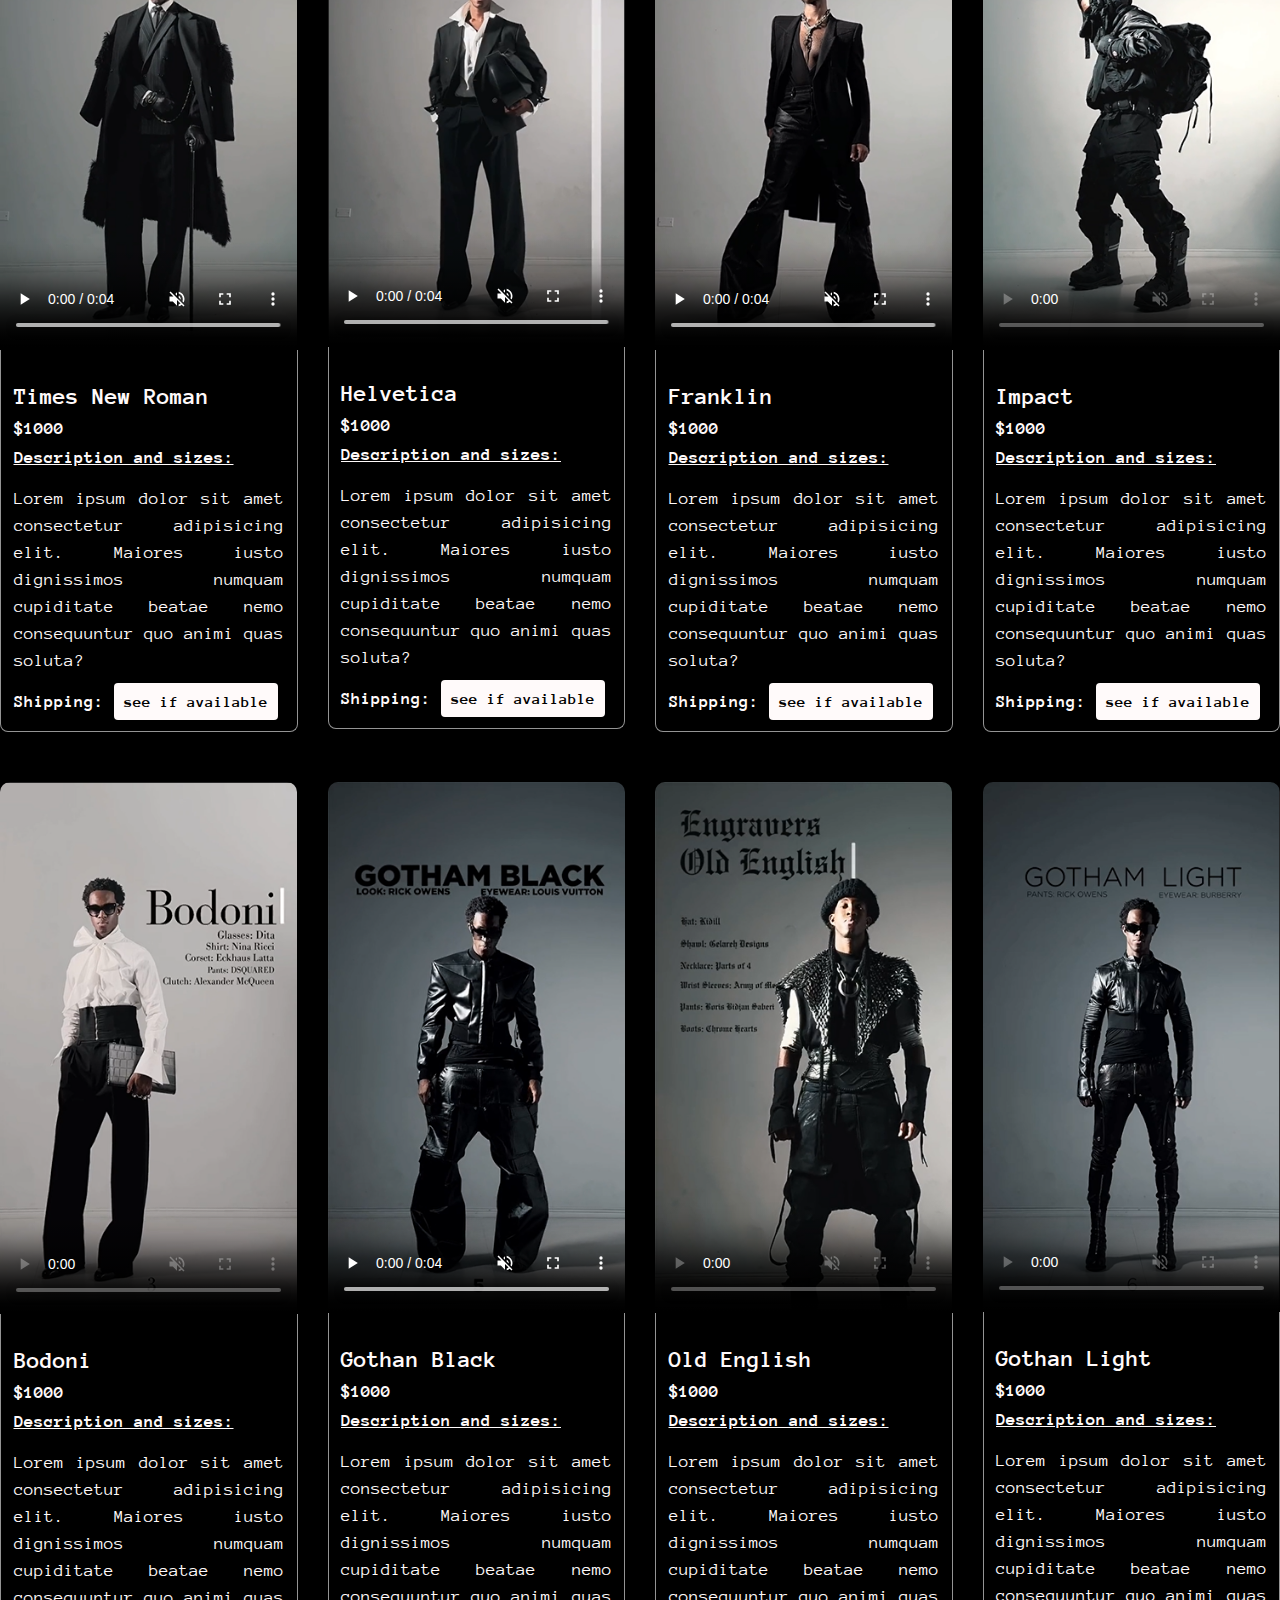
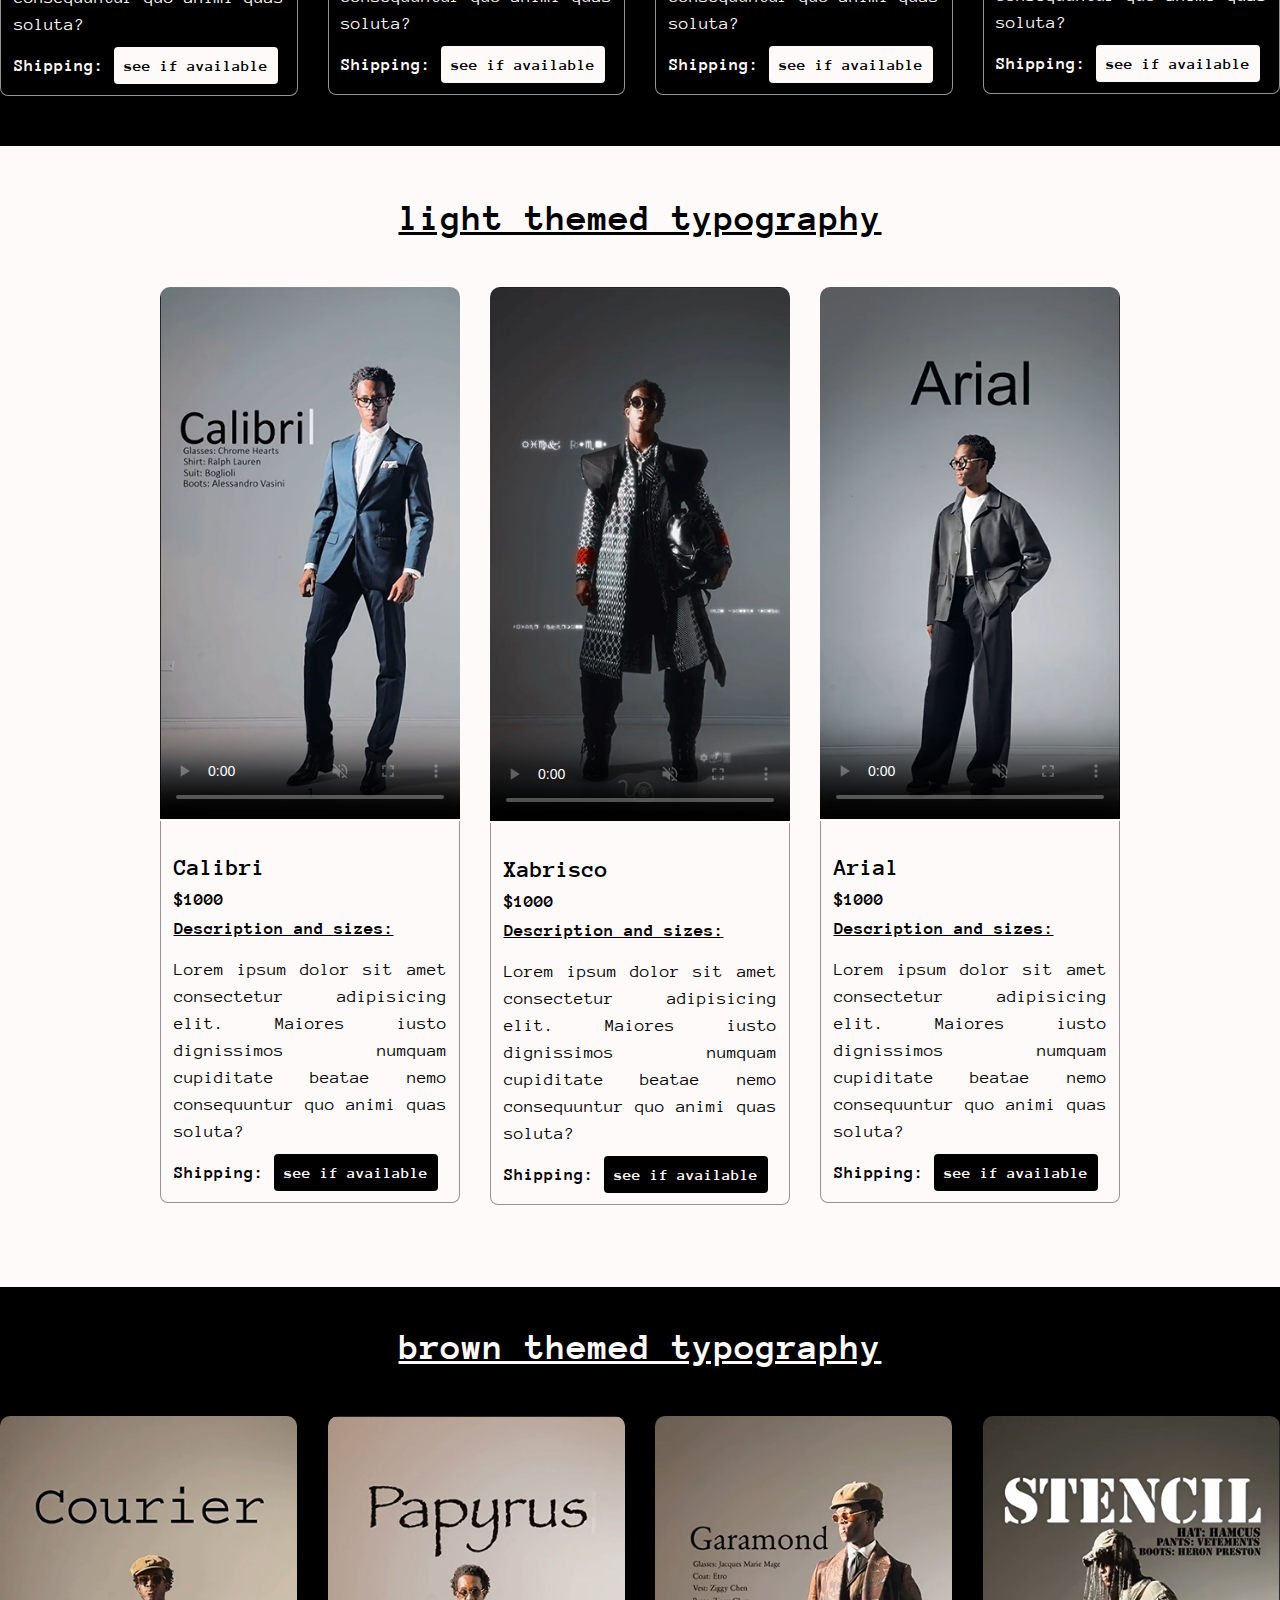
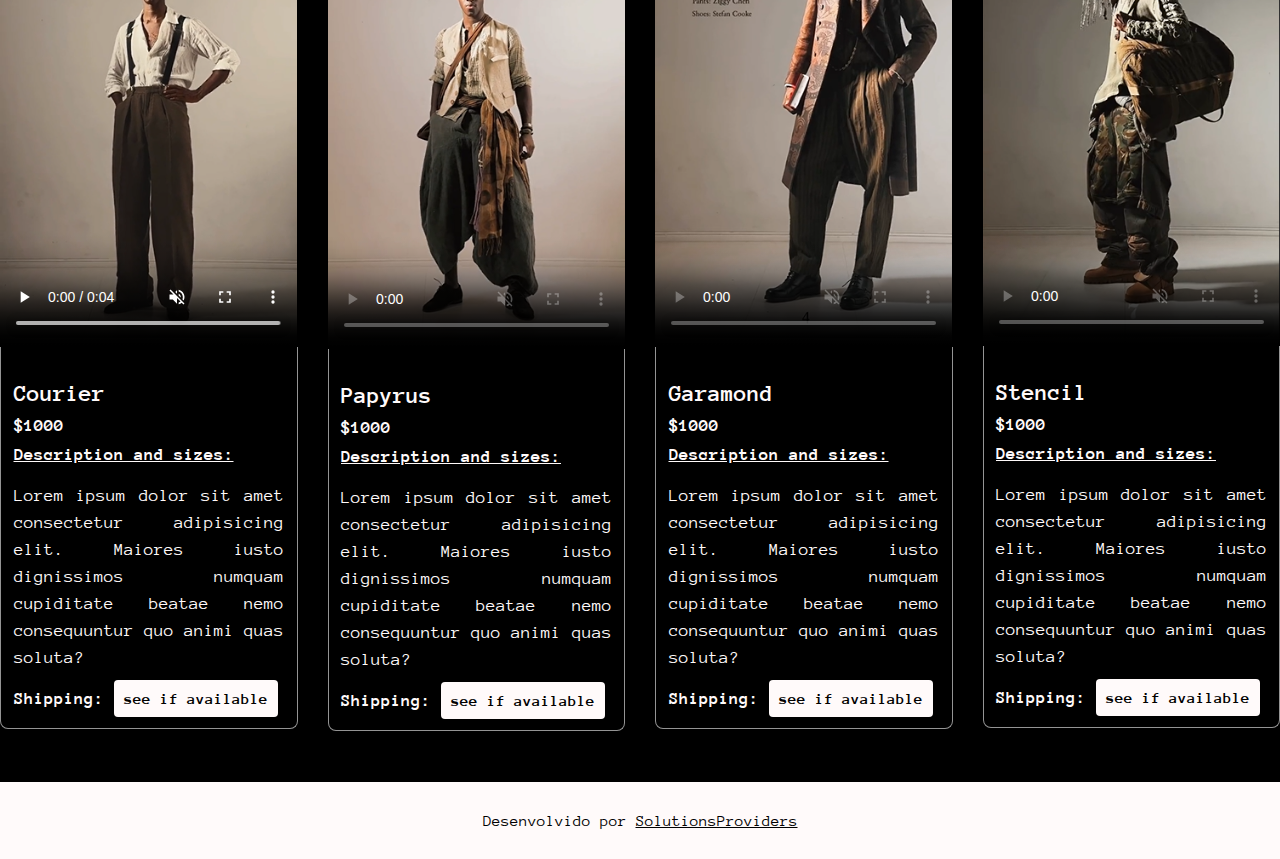
==== commit 26fd8b9f: "adição página de serviços ao cliente" ====
--- a/pages/gallery.html
+++ b/pages/gallery.html
@@ -20,12 +20,14 @@
 <body>
     <div class="wrapper light-container-nav wrapperContainer-fixed">
         <header class="header container">
-            <img src="../assets/logo/styleup.png " alt="Aprenser Logotipo">
+            <a href="index.html"><img src="../assets/logo/styleup.png " alt="Aprenser Logotipo"></a>
             <nav class="header_nav">
                 <ul>
                     <li><a href="index.html">Home</a></li>
                     <li><a class="active" href="gallery.html">Gallery</a></li>
                     <li><a href="about.html">About us</a></li>
+                    <div class="bar">|</div>
+                    <li><a href="service.html">Services</a></li>
                 </ul>
             </nav>
         </header>
--- a/css/estilo.css
+++ b/css/estilo.css
@@ -243,6 +243,11 @@
     padding: 6rem 0;
 }
 
+.service {
+    display: flex;
+    line-height: 2.5rem;
+}
+
 .about_title {
     font-size: 3.2rem;
     margin-top: 2rem;
@@ -284,18 +289,13 @@
     max-width: 12rem;
 }
 
-.heroBanner video {
-    max-width: 60%;
-    border-radius: 1rem;
-}
-
 .aboutBanner video {
     max-width: 70%;
     border-radius: 1rem;
 }
 
 .heroBanner video {
-    max-width: 50%;
+    max-width: 55%;
     border-radius: 1rem;
 }
 
@@ -346,7 +346,7 @@
     color: var(--secondary-color) ;
     background-color: var(--primary-color);
     padding: 1rem;
-    border-radius: 0.2rem;
+    border-radius: 0.4rem;
     text-decoration: none;
 }
 
@@ -354,7 +354,7 @@
     color: var(--primary-color);
     background-color: var(--secondary-color);
     padding: 1rem;
-    border-radius: 1rem;
+    border-radius: 0.4rem;
     text-decoration: none;
 }
 
@@ -363,7 +363,7 @@
     background-color: var(--primary-color);
     border: 1px solid var(--secondary-color);
     padding: 1rem;
-    border-radius: 0.2rem;
+    border-radius: 0.4rem;
     text-decoration: none;
 }
 
@@ -372,10 +372,20 @@
     background-color: var(--secondary-color);
     border: 1px solid var(--primary-color);
     padding: 1rem;
-    border-radius: 0.2rem;
+    border-radius: 0.4rem;
     text-decoration: none;
 }
 
 .underlined {
     text-decoration: underline;
+}
+
+.bar {
+    font-size: 2rem;
+    pointer-events: none;
+}
+
+.little_container {
+    max-width: 80rem;
+    margin: 0 auto;
 }